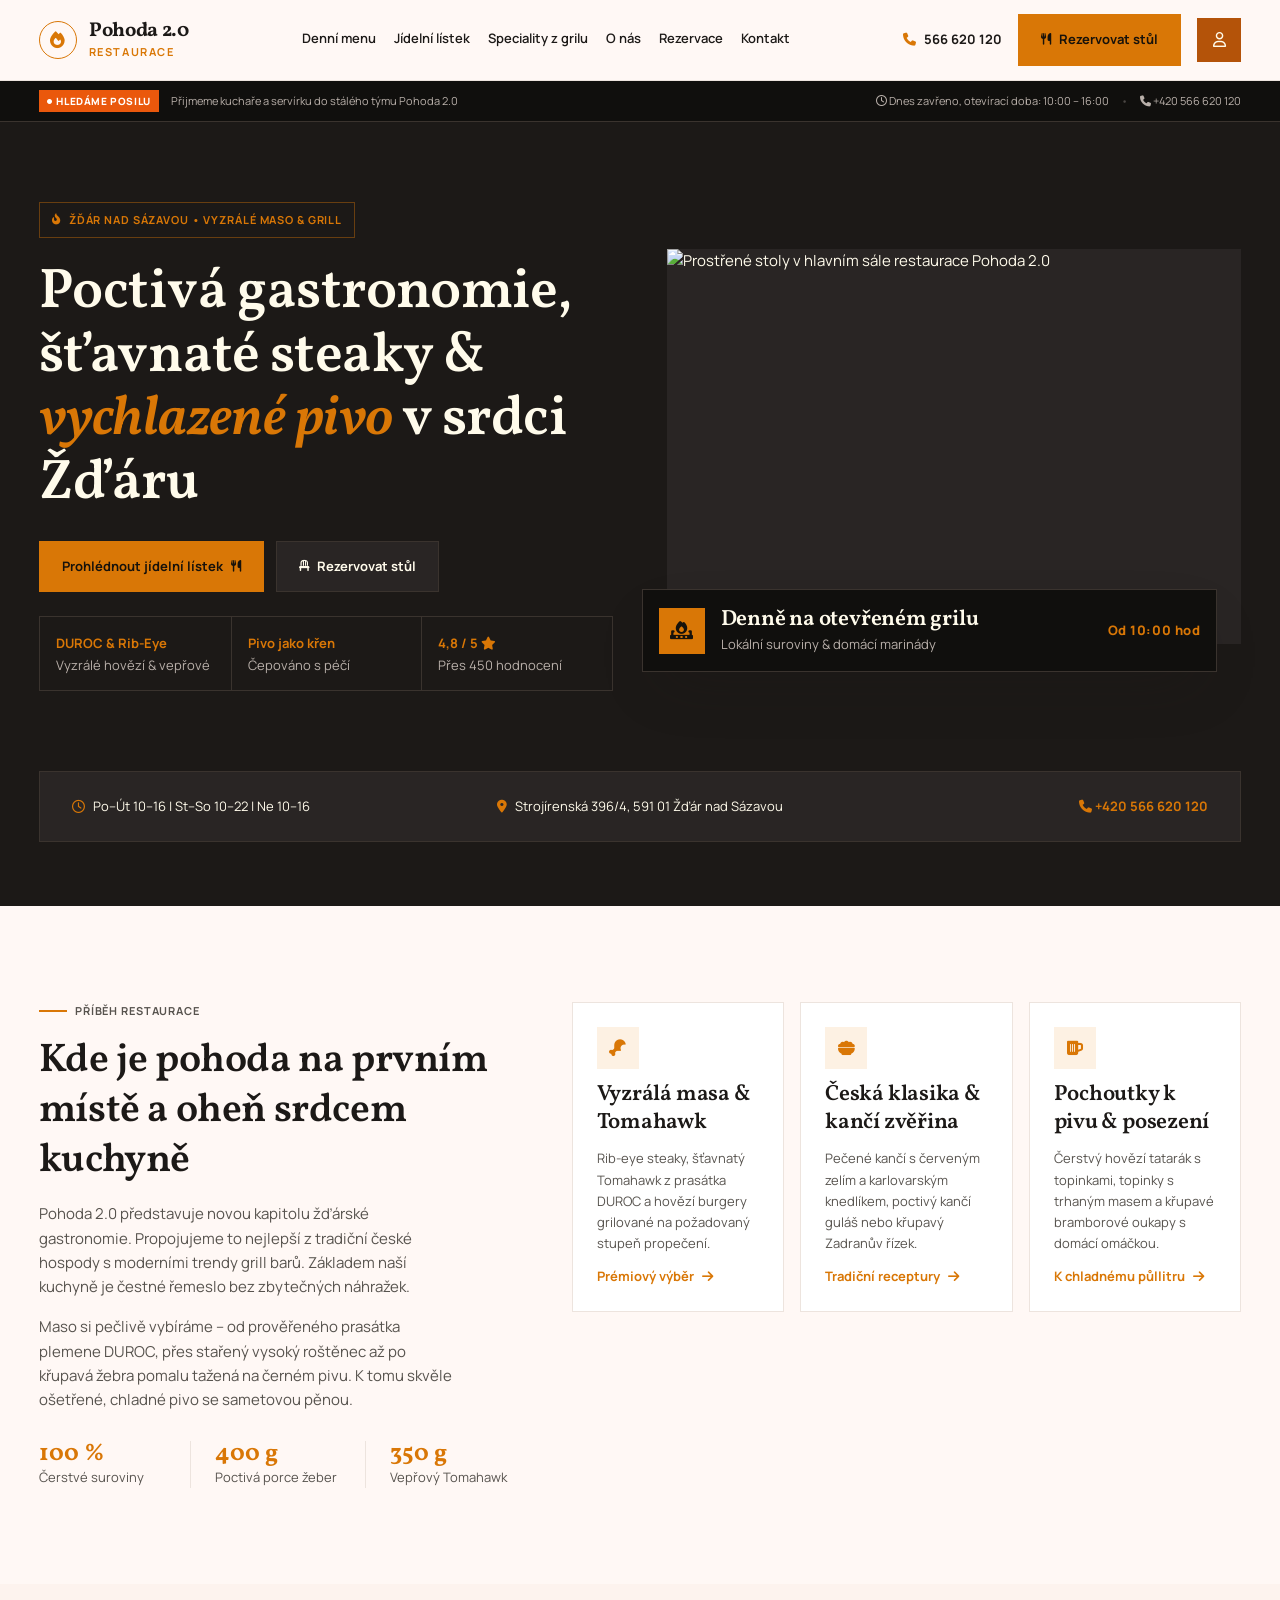
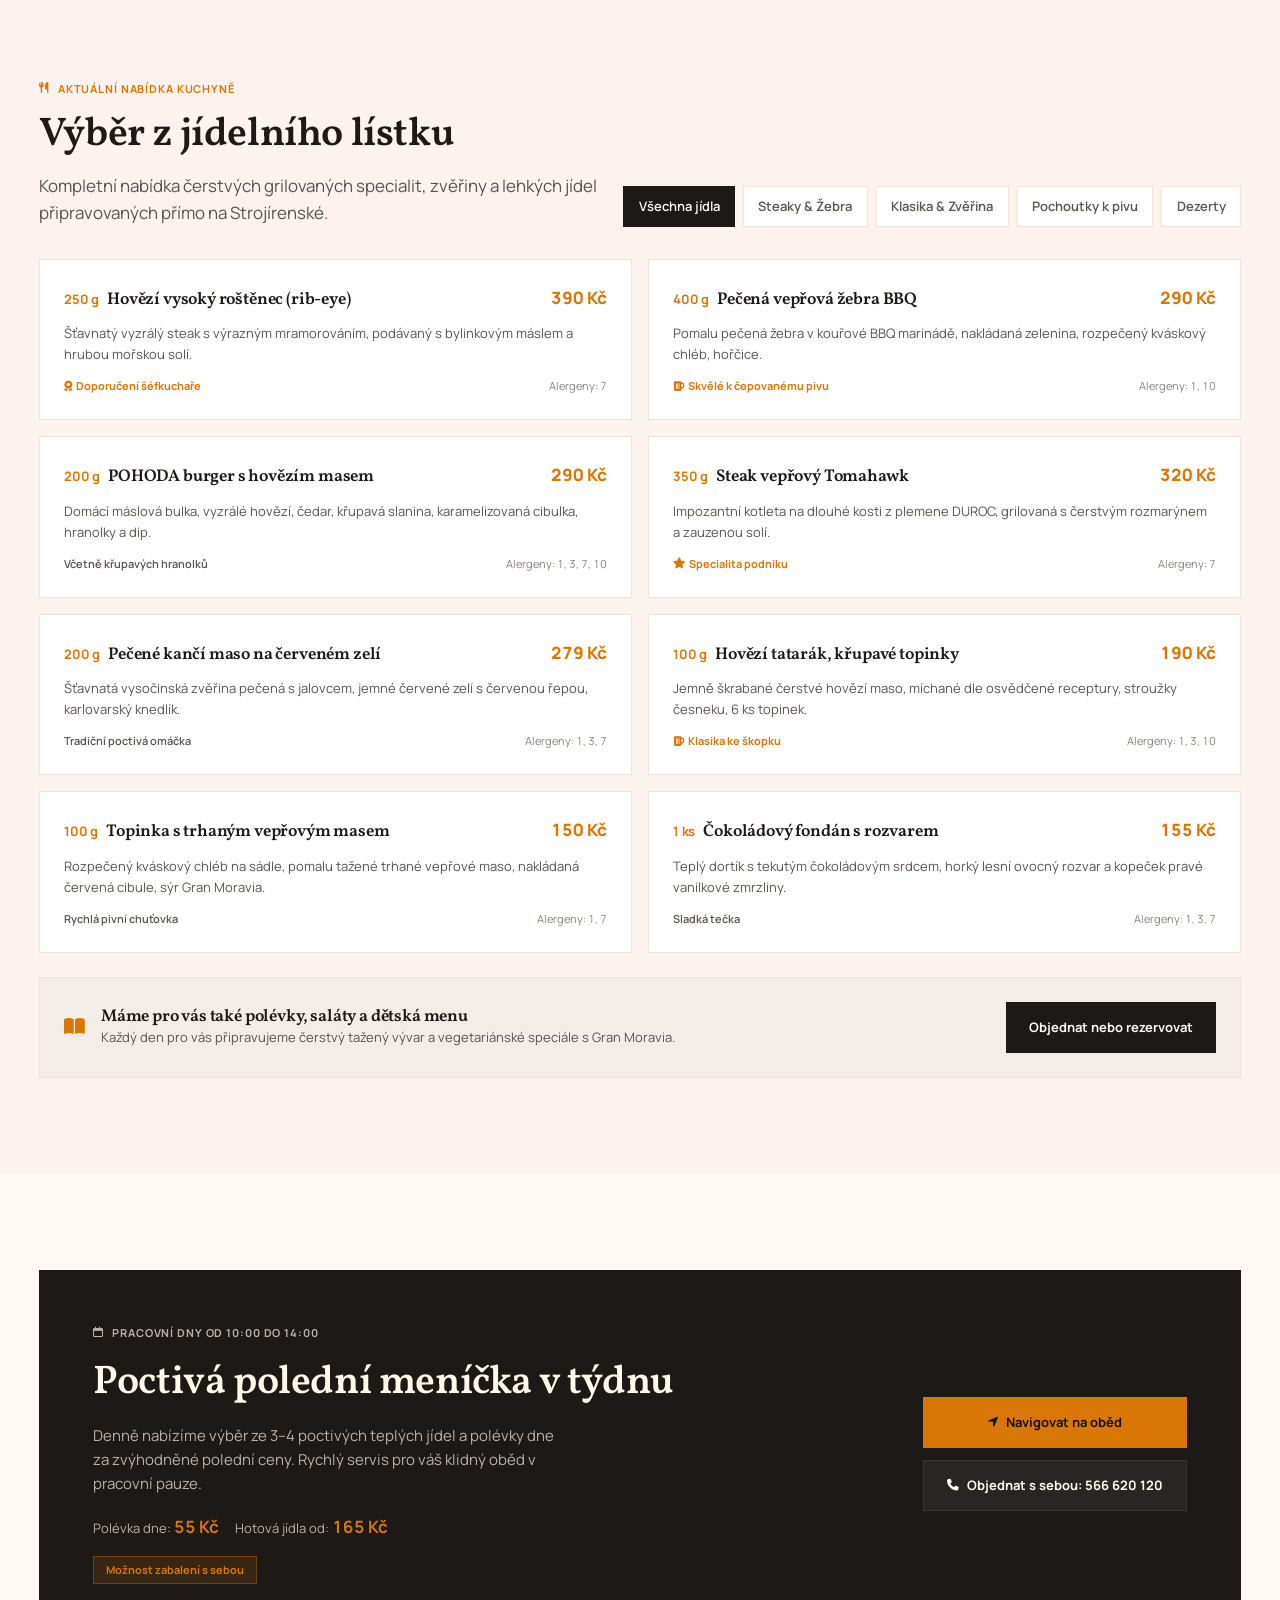
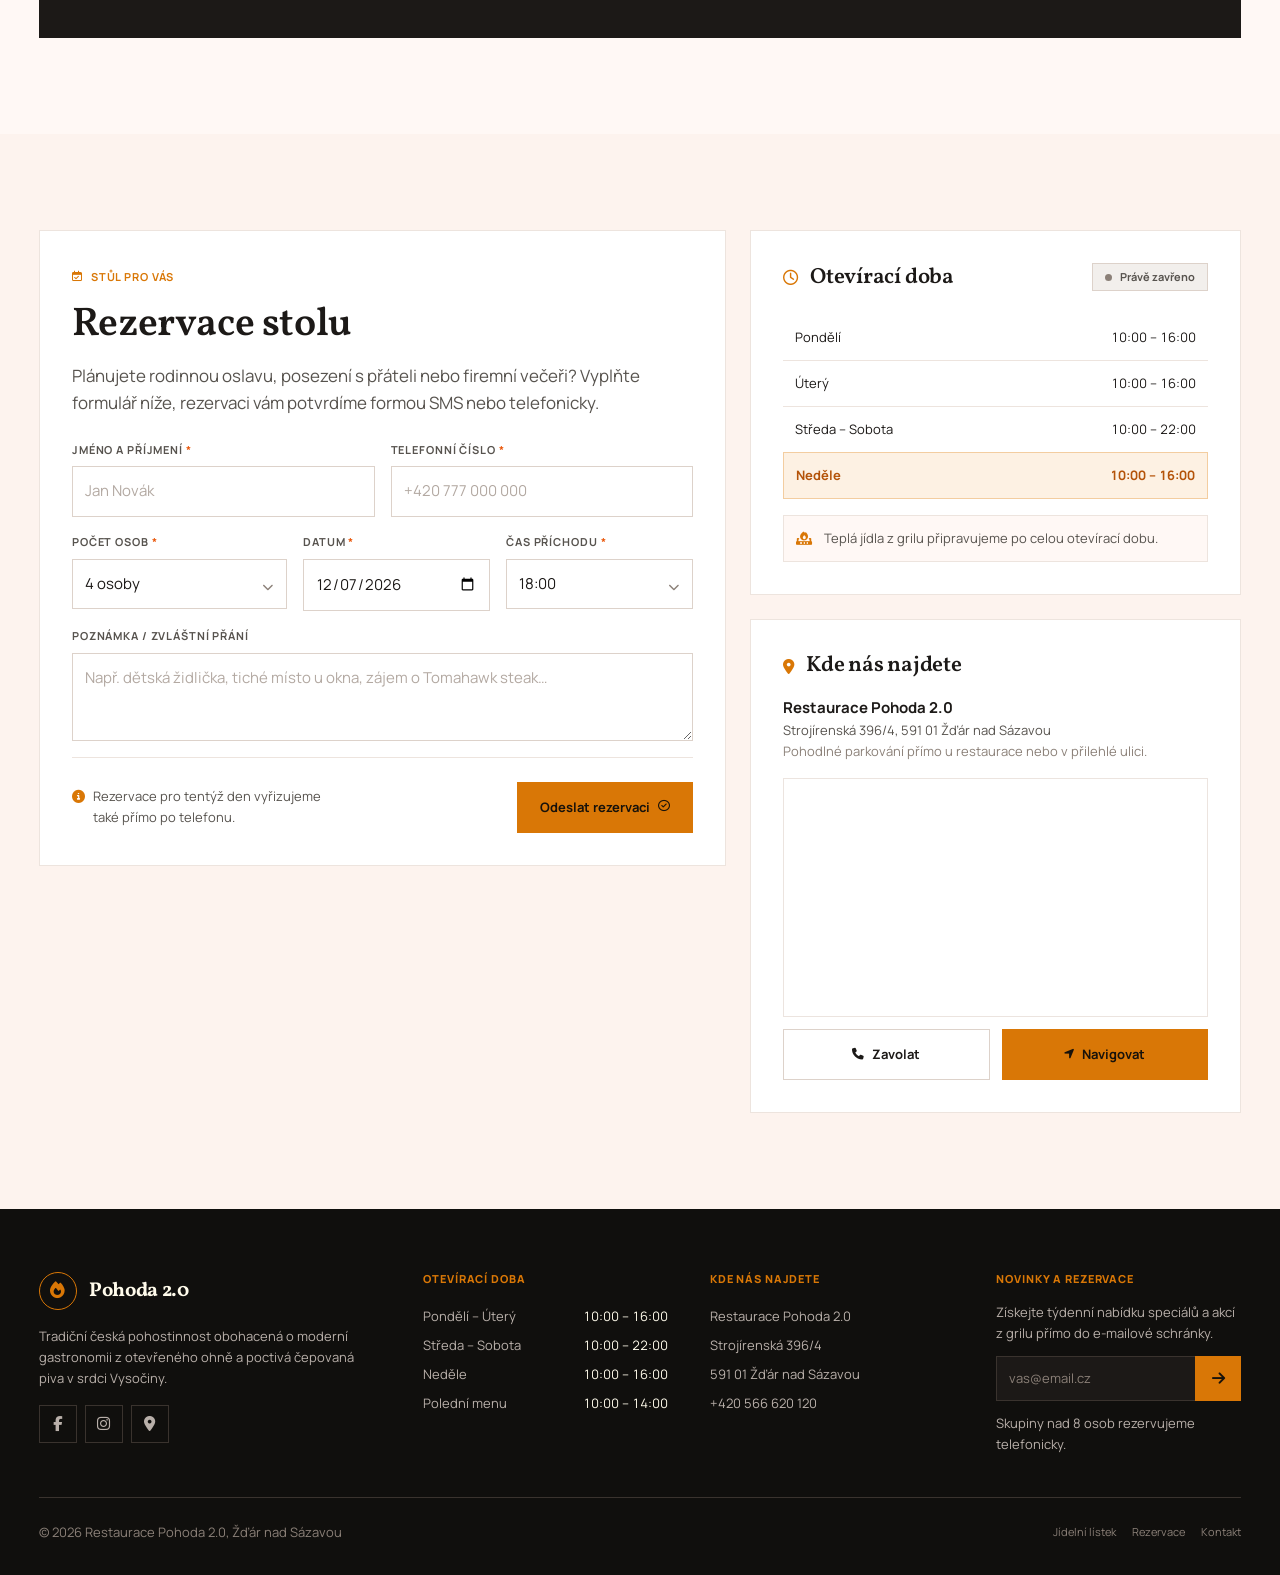
==== index.html @ d0bdea15 "Build one-page landing from Figma design Implements the full single-page site for Pohoda 2.0 (grill " ====
<!DOCTYPE html>
<html lang="cs">
<head>
<meta charset="UTF-8">
<meta name="viewport" content="width=device-width, initial-scale=1">
<title>Pohoda 2.0 — Grill &amp; pivnice ve Žďáru nad Sázavou</title>
<meta name="description" content="Vyzrálé steaky z otevřeného grilu, česká klasika, kančí zvěřina a poctivě čepované pivo. Strojírenská 396/4, Žďár nad Sázavou. Rezervujte stůl online.">
<meta name="theme-color" content="#1c1917">

<meta property="og:type" content="website">
<meta property="og:title" content="Pohoda 2.0 — Grill &amp; pivnice ve Žďáru nad Sázavou">
<meta property="og:description" content="Vyzrálé steaky z otevřeného grilu, česká klasika a poctivě čepované pivo v srdci Vysočiny.">
<meta property="og:locale" content="cs_CZ">

<link rel="icon" href="data:image/svg+xml,%3Csvg xmlns='http://www.w3.org/2000/svg' viewBox='0 0 32 32'%3E%3Crect width='32' height='32' fill='%231c1917'/%3E%3Ctext x='16' y='23' font-family='Georgia,serif' font-size='19' font-weight='700' fill='%23d97706' text-anchor='middle'%3EP%3C/text%3E%3C/svg%3E">

<link rel="preconnect" href="https://fonts.googleapis.com">
<link rel="preconnect" href="https://fonts.gstatic.com" crossorigin>
<link href="https://fonts.googleapis.com/css2?family=Manrope:wght@400;500;600;700;800&family=Vollkorn:ital,wght@0,500;0,600;0,700;1,600;1,700&display=swap" rel="stylesheet">
<link rel="stylesheet" href="https://cdnjs.cloudflare.com/ajax/libs/font-awesome/6.5.2/css/all.min.css">

<link rel="stylesheet" href="assets/css/tokens.css">
<link rel="stylesheet" href="assets/css/main.css">
<link rel="stylesheet" href="assets/css/responsive.css">
</head>
<body>

<a class="skip-link" href="#hlavni">Přeskočit na obsah</a>

<!-- ============================================================
     NAVIGACE
     ============================================================ -->
<header class="nav">
  <div class="wrap nav__inner">
    <a href="#uvod" class="brand" aria-label="Pohoda 2.0, domovská stránka">
      <span class="brand__mark" aria-hidden="true"><i class="fa-solid fa-fire"></i></span>
      <span>
        <span class="brand__name">Pohoda 2.0</span>
        <span class="brand__sub">Restaurace</span>
      </span>
    </a>

    <nav class="nav__links" id="hlavni-navigace" aria-label="Hlavní navigace">
      <a href="#denni-menu">Denní menu</a>
      <a href="#jidelni-listek">Jídelní lístek</a>
      <a href="#speciality">Speciality z grilu</a>
      <a href="#o-nas">O nás</a>
      <a href="#rezervace">Rezervace</a>
      <a href="#kontakt">Kontakt</a>
      <a href="#rezervace" class="nav__cta-mobile"><i class="fa-solid fa-utensils" aria-hidden="true"></i> Rezervovat stůl</a>
    </nav>

    <div class="nav__actions">
      <a href="tel:+420566620120" class="nav__phone" aria-label="Zavolat na 566 620 120"><i class="fa-solid fa-phone" aria-hidden="true"></i> <span class="label">566 620 120</span></a>
      <a href="#rezervace" class="btn btn--ember"><i class="fa-solid fa-utensils" aria-hidden="true"></i> Rezervovat stůl</a>
      <a href="#rezervace" class="btn-icon" aria-label="Moje rezervace"><i class="fa-regular fa-user" aria-hidden="true"></i></a>
      <button class="nav__burger" type="button" aria-expanded="false" aria-controls="hlavni-navigace" aria-label="Otevřít menu">
        <i class="fa-solid fa-bars" aria-hidden="true"></i>
      </button>
    </div>
  </div>
</header>

<!-- ============================================================
     PÁS S NÁBOREM A PROVOZNÍ INFORMACÍ
     ============================================================ -->
<div class="topbar">
  <div class="wrap topbar__inner">
    <p class="topbar__left">
      <span class="tag-hiring"><i class="fa-solid fa-circle" aria-hidden="true" style="font-size:5px"></i> Hledáme posilu</span>
      <span>Přijmeme kuchaře a servírku do stálého týmu Pohoda 2.0</span>
    </p>
    <p class="topbar__right">
      <span><i class="fa-regular fa-clock" aria-hidden="true"></i> <span data-today-label>Dnes otevřeno:</span> <span data-today-hours>10:00 – 22:00</span></span>
      <span class="topbar__sep" aria-hidden="true">•</span>
      <a href="tel:+420566620120"><i class="fa-solid fa-phone" aria-hidden="true"></i> +420 566 620 120</a>
    </p>
  </div>
</div>

<main id="hlavni">

<!-- ============================================================
     HERO
     ============================================================ -->
<section class="hero" id="uvod">
  <div class="wrap">
    <div class="hero__grid">

      <div class="hero__content">
        <p class="eyebrow eyebrow--boxed">
          <i class="fa-solid fa-fire-flame-curved" aria-hidden="true"></i>
          Žďár nad Sázavou • Vyzrálé maso &amp; grill
        </p>

        <h1 class="hero__title">
          Poctivá gastronomie,<br>
          šťavnaté steaky &amp;<br>
          <em class="accent-italic">vychlazené pivo</em> v srdci<br>
          Žďáru
        </h1>

        <div class="hero__cta">
          <a href="#jidelni-listek" class="btn btn--ember">Prohlédnout jídelní lístek <i class="fa-solid fa-utensils" aria-hidden="true"></i></a>
          <a href="#rezervace" class="btn btn--dark"><i class="fa-solid fa-chair" aria-hidden="true"></i> Rezervovat stůl</a>
        </div>

        <dl class="hero__facts">
          <div class="hero__fact">
            <dt>DUROC &amp; Rib-Eye</dt>
            <dd>Vyzrálé hovězí &amp; vepřové</dd>
          </div>
          <div class="hero__fact">
            <dt>Pivo jako křen</dt>
            <dd>Čepováno s péčí</dd>
          </div>
          <div class="hero__fact">
            <dt>4,8 / 5 <i class="fa-solid fa-star" aria-hidden="true"></i></dt>
            <dd>Přes 450 hodnocení</dd>
          </div>
        </dl>
      </div>

      <div class="hero__visual">
        <img class="hero__photo"
             src="https://images.unsplash.com/photo-1517248135467-4c7edcad34c4?q=80&amp;w=1200&amp;auto=format&amp;fit=crop"
             alt="Prostřené stoly v hlavním sále restaurace Pohoda 2.0" width="1200" height="825">
        <div class="hero__badge">
          <span class="hero__badge-icon" aria-hidden="true"><i class="fa-solid fa-fire-burner"></i></span>
          <div>
            <h2>Denně na otevřeném grilu</h2>
            <p>Lokální suroviny &amp; domácí marinády</p>
          </div>
          <span class="hero__badge-time">Od 10:00 hod</span>
        </div>
      </div>

    </div>

    <div class="hero__strip">
      <p><i class="fa-regular fa-clock" aria-hidden="true"></i> Po–Út 10–16 | St–So 10–22 | Ne 10–16</p>
      <p><i class="fa-solid fa-location-dot" aria-hidden="true"></i> Strojírenská 396/4, 591 01 Žďár nad Sázavou</p>
      <p><a href="tel:+420566620120"><i class="fa-solid fa-phone" aria-hidden="true"></i> +420 566 620 120</a></p>
    </div>
  </div>
</section>

<!-- ============================================================
     PŘÍBĚH RESTAURACE + SPECIALITY
     ============================================================ -->
<section class="section section--cream" id="o-nas">
  <div class="wrap story__grid">

    <div class="story__text">
      <p class="eyebrow eyebrow--rule">Příběh restaurace</p>
      <h2 class="h-section">Kde je pohoda na prvním místě a oheň srdcem kuchyně</h2>
      <p>Pohoda 2.0 představuje novou kapitolu žďárské gastronomie. Propojujeme to nejlepší z tradiční české hospody s moderními trendy grill barů. Základem naší kuchyně je čestné řemeslo bez zbytečných náhražek.</p>
      <p>Maso si pečlivě vybíráme – od prověřeného prasátka plemene DUROC, přes stařený vysoký roštěnec až po křupavá žebra pomalu tažená na černém pivu. K tomu skvěle ošetřené, chladné pivo se sametovou pěnou.</p>

      <dl class="stats">
        <div>
          <dt>100 %</dt>
          <dd>Čerstvé suroviny</dd>
        </div>
        <div>
          <dt>400 g</dt>
          <dd>Poctivá porce žeber</dd>
        </div>
        <div>
          <dt>350 g</dt>
          <dd>Vepřový Tomahawk</dd>
        </div>
      </dl>
    </div>

    <div class="offer" id="speciality">
      <article class="offer__card">
        <span class="offer__icon" aria-hidden="true"><i class="fa-solid fa-drumstick-bite"></i></span>
        <h3>Vyzrálá masa &amp; Tomahawk</h3>
        <p>Rib-eye steaky, šťavnatý Tomahawk z prasátka DUROC a hovězí burgery grilované na požadovaný stupeň propečení.</p>
        <a href="#jidelni-listek" class="link-arrow" data-filter-jump="steaky">Prémiový výběr <i class="fa-solid fa-arrow-right" aria-hidden="true"></i></a>
      </article>

      <article class="offer__card">
        <span class="offer__icon" aria-hidden="true"><i class="fa-solid fa-bowl-food"></i></span>
        <h3>Česká klasika &amp; kančí zvěřina</h3>
        <p>Pečené kančí s červeným zelím a karlovarským knedlíkem, poctivý kančí guláš nebo křupavý Zadranův řízek.</p>
        <a href="#jidelni-listek" class="link-arrow" data-filter-jump="klasika">Tradiční receptury <i class="fa-solid fa-arrow-right" aria-hidden="true"></i></a>
      </article>

      <article class="offer__card">
        <span class="offer__icon" aria-hidden="true"><i class="fa-solid fa-beer-mug-empty"></i></span>
        <h3>Pochoutky k pivu &amp; posezení</h3>
        <p>Čerstvý hovězí tatarák s topinkami, topinky s trhaným masem a křupavé bramborové oukapy s domácí omáčkou.</p>
        <a href="#jidelni-listek" class="link-arrow" data-filter-jump="pivo">K chladnému půllitru <i class="fa-solid fa-arrow-right" aria-hidden="true"></i></a>
      </article>
    </div>

  </div>
</section>

<!-- ============================================================
     VÝBĚR Z JÍDELNÍHO LÍSTKU
     ============================================================ -->
<section class="section section--warm" id="jidelni-listek">
  <div class="wrap">

    <div class="menu__head">
      <div class="menu__intro">
        <p class="eyebrow"><i class="fa-solid fa-utensils" aria-hidden="true"></i> Aktuální nabídka kuchyně</p>
        <h2 class="h-section">Výběr z jídelního lístku</h2>
        <p class="lead">Kompletní nabídka čerstvých grilovaných specialit, zvěřiny a lehkých jídel připravovaných přímo na Strojírenské.</p>
      </div>

      <div class="chips" role="group" aria-label="Filtr kategorií jídel">
        <button class="chip" type="button" data-filter="vse" aria-pressed="true">Všechna jídla</button>
        <button class="chip" type="button" data-filter="steaky" aria-pressed="false">Steaky &amp; Žebra</button>
        <button class="chip" type="button" data-filter="klasika" aria-pressed="false">Klasika &amp; Zvěřina</button>
        <button class="chip" type="button" data-filter="pivo" aria-pressed="false">Pochoutky k pivu</button>
        <button class="chip" type="button" data-filter="dezerty" aria-pressed="false">Dezerty</button>
      </div>
    </div>

    <div class="dishes" id="seznam-jidel">

      <article class="dish" data-category="steaky">
        <div class="dish__top">
          <h3 class="dish__name"><span class="dish__portion">250 g</span>Hovězí vysoký roštěnec (rib-eye)</h3>
          <span class="dish__price">390 Kč</span>
        </div>
        <p class="dish__desc">Šťavnatý vyzrálý steak s výrazným mramorováním, podávaný s bylinkovým máslem a hrubou mořskou solí.</p>
        <div class="dish__foot">
          <span class="dish__tag"><i class="fa-solid fa-award" aria-hidden="true"></i> Doporučení šéfkuchaře</span>
          <span class="dish__allergens">Alergeny: 7</span>
        </div>
      </article>

      <article class="dish" data-category="steaky">
        <div class="dish__top">
          <h3 class="dish__name"><span class="dish__portion">400 g</span>Pečená vepřová žebra BBQ</h3>
          <span class="dish__price">290 Kč</span>
        </div>
        <p class="dish__desc">Pomalu pečená žebra v kouřové BBQ marinádě, nakládaná zelenina, rozpečený kváskový chléb, hořčice.</p>
        <div class="dish__foot">
          <span class="dish__tag"><i class="fa-solid fa-beer-mug-empty" aria-hidden="true"></i> Skvělé k čepovanému pivu</span>
          <span class="dish__allergens">Alergeny: 1, 10</span>
        </div>
      </article>

      <article class="dish" data-category="steaky">
        <div class="dish__top">
          <h3 class="dish__name"><span class="dish__portion">200 g</span>POHODA burger s hovězím masem</h3>
          <span class="dish__price">290 Kč</span>
        </div>
        <p class="dish__desc">Domácí máslová bulka, vyzrálé hovězí, čedar, křupavá slanina, karamelizovaná cibulka, hranolky a dip.</p>
        <div class="dish__foot">
          <span class="dish__tag dish__tag--muted">Včetně křupavých hranolků</span>
          <span class="dish__allergens">Alergeny: 1, 3, 7, 10</span>
        </div>
      </article>

      <article class="dish" data-category="steaky">
        <div class="dish__top">
          <h3 class="dish__name"><span class="dish__portion">350 g</span>Steak vepřový Tomahawk</h3>
          <span class="dish__price">320 Kč</span>
        </div>
        <p class="dish__desc">Impozantní kotleta na dlouhé kosti z plemene DUROC, grilovaná s čerstvým rozmarýnem a zauzenou solí.</p>
        <div class="dish__foot">
          <span class="dish__tag"><i class="fa-solid fa-star" aria-hidden="true"></i> Specialita podniku</span>
          <span class="dish__allergens">Alergeny: 7</span>
        </div>
      </article>

      <article class="dish" data-category="klasika">
        <div class="dish__top">
          <h3 class="dish__name"><span class="dish__portion">200 g</span>Pečené kančí maso na červeném zelí</h3>
          <span class="dish__price">279 Kč</span>
        </div>
        <p class="dish__desc">Šťavnatá vysočinská zvěřina pečená s jalovcem, jemné červené zelí s červenou řepou, karlovarský knedlík.</p>
        <div class="dish__foot">
          <span class="dish__tag dish__tag--muted">Tradiční poctivá omáčka</span>
          <span class="dish__allergens">Alergeny: 1, 3, 7</span>
        </div>
      </article>

      <article class="dish" data-category="pivo">
        <div class="dish__top">
          <h3 class="dish__name"><span class="dish__portion">100 g</span>Hovězí tatarák, křupavé topinky</h3>
          <span class="dish__price">190 Kč</span>
        </div>
        <p class="dish__desc">Jemně škrabané čerstvé hovězí maso, míchané dle osvědčené receptury, stroužky česneku, 6 ks topinek.</p>
        <div class="dish__foot">
          <span class="dish__tag"><i class="fa-solid fa-beer-mug-empty" aria-hidden="true"></i> Klasika ke škopku</span>
          <span class="dish__allergens">Alergeny: 1, 3, 10</span>
        </div>
      </article>

      <article class="dish" data-category="pivo">
        <div class="dish__top">
          <h3 class="dish__name"><span class="dish__portion">100 g</span>Topinka s trhaným vepřovým masem</h3>
          <span class="dish__price">150 Kč</span>
        </div>
        <p class="dish__desc">Rozpečený kváskový chléb na sádle, pomalu tažené trhané vepřové maso, nakládaná červená cibule, sýr Gran Moravia.</p>
        <div class="dish__foot">
          <span class="dish__tag dish__tag--muted">Rychlá pivní chuťovka</span>
          <span class="dish__allergens">Alergeny: 1, 7</span>
        </div>
      </article>

      <article class="dish" data-category="dezerty">
        <div class="dish__top">
          <h3 class="dish__name"><span class="dish__portion">1 ks</span>Čokoládový fondán s rozvarem</h3>
          <span class="dish__price">155 Kč</span>
        </div>
        <p class="dish__desc">Teplý dortík s tekutým čokoládovým srdcem, horký lesní ovocný rozvar a kopeček pravé vanilkové zmrzliny.</p>
        <div class="dish__foot">
          <span class="dish__tag dish__tag--muted">Sladká tečka</span>
          <span class="dish__allergens">Alergeny: 1, 3, 7</span>
        </div>
      </article>

    </div>

    <p class="dishes__empty" id="zadna-jidla" hidden>V této kategorii teď nic nemáme. Zkuste jinou kategorii nebo si prohlédněte všechna jídla.</p>

    <div class="menu__note">
      <i class="fa-solid fa-book-open" aria-hidden="true"></i>
      <div>
        <h3>Máme pro vás také polévky, saláty a dětská menu</h3>
        <p>Každý den pro vás připravujeme čerstvý tažený vývar a vegetariánské speciále s Gran Moravia.</p>
      </div>
      <a href="#rezervace" class="btn btn--ink">Objednat nebo rezervovat</a>
    </div>

  </div>
</section>

<!-- ============================================================
     POLEDNÍ MENU
     ============================================================ -->
<section class="section section--cream" id="denni-menu">
  <div class="wrap">
    <div class="lunch">
      <div class="lunch__text">
        <p class="eyebrow"><i class="fa-regular fa-calendar" aria-hidden="true"></i> Pracovní dny od 10:00 do 14:00</p>
        <h2 class="h-section">Poctivá polední meníčka v týdnu</h2>
        <p>Denně nabízíme výběr ze 3–4 poctivých teplých jídel a polévky dne za zvýhodněné polední ceny. Rychlý servis pro váš klidný oběd v pracovní pauze.</p>
        <p class="lunch__meta">
          <span>Polévka dne: <b>55 Kč</b></span>
          <span>Hotová jídla od: <b>165 Kč</b></span>
          <span class="lunch__pill">Možnost zabalení s sebou</span>
        </p>
      </div>
      <div class="lunch__cta">
        <a href="https://mapy.cz/zakladni?q=Stroj%C3%ADrensk%C3%A1%20396%2F4%20%C5%BD%C4%8F%C3%A1r%20nad%20S%C3%A1zavou" class="btn btn--ember" target="_blank" rel="noopener"><i class="fa-solid fa-location-arrow" aria-hidden="true"></i> Navigovat na oběd</a>
        <a href="tel:+420566620120" class="btn btn--dark"><i class="fa-solid fa-phone" aria-hidden="true"></i> Objednat s sebou: 566 620 120</a>
      </div>
    </div>
  </div>
</section>

<!-- ============================================================
     REZERVACE + PROVOZNÍ INFORMACE
     ============================================================ -->
<section class="section section--warm" id="rezervace">
  <div class="wrap book__grid">

    <div class="panel">
      <p class="eyebrow"><i class="fa-regular fa-calendar-check" aria-hidden="true"></i> Stůl pro vás</p>
      <h2 class="h-section" style="margin-top:var(--s-3)">Rezervace stolu</h2>
      <p class="lead" style="margin-top:var(--s-3)">Plánujete rodinnou oslavu, posezení s přáteli nebo firemní večeři? Vyplňte formulář níže, rezervaci vám potvrdíme formou SMS nebo telefonicky.</p>

      <form class="form" id="formular-rezervace" novalidate>
        <div class="form__row form__row--2">
          <p class="field">
            <label for="jmeno">Jméno a příjmení <span class="req" aria-hidden="true">*</span></label>
            <input type="text" id="jmeno" name="jmeno" placeholder="Jan Novák" autocomplete="name" required>
          </p>
          <p class="field">
            <label for="telefon">Telefonní číslo <span class="req" aria-hidden="true">*</span></label>
            <input type="tel" id="telefon" name="telefon" placeholder="+420 777 000 000" autocomplete="tel" required>
          </p>
        </div>

        <div class="form__row form__row--3">
          <p class="field field--select">
            <label for="osob">Počet osob <span class="req" aria-hidden="true">*</span></label>
            <select id="osob" name="osob" required>
              <option>2 osoby</option>
              <option>3 osoby</option>
              <option selected>4 osoby</option>
              <option>5 osob</option>
              <option>6 osob</option>
              <option>7 a více osob</option>
            </select>
          </p>
          <p class="field">
            <label for="datum">Datum <span class="req" aria-hidden="true">*</span></label>
            <input type="date" id="datum" name="datum" required>
          </p>
          <p class="field field--select">
            <label for="cas">Čas příchodu <span class="req" aria-hidden="true">*</span></label>
            <select id="cas" name="cas" required>
              <option>11:30</option><option>12:00</option><option>17:00</option>
              <option selected>18:00</option><option>18:30</option>
              <option>19:00</option><option>19:30</option><option>20:00</option>
            </select>
          </p>
        </div>

        <p class="field">
          <label for="poznamka">Poznámka / zvláštní přání</label>
          <textarea id="poznamka" name="poznamka" placeholder="Např. dětská židlička, tiché místo u okna, zájem o Tomahawk steak…"></textarea>
        </p>

        <div class="form__foot">
          <p class="form__hint">
            <i class="fa-solid fa-circle-info" aria-hidden="true"></i>
            Rezervace pro tentýž den vyřizujeme také přímo po telefonu.
          </p>
          <button type="submit" class="btn btn--ember">Odeslat rezervaci <i class="fa-regular fa-circle-check" aria-hidden="true"></i></button>
        </div>

        <p class="form__status" id="stav-rezervace" role="status" hidden></p>
      </form>
    </div>

    <div>
      <div class="panel">
        <div class="panel__head">
          <h3><i class="fa-regular fa-clock" aria-hidden="true"></i> Otevírací doba</h3>
          <span class="badge-open"><span class="dot" aria-hidden="true"></span> Dnes otevřeno</span>
        </div>
        <ul class="hours" data-hours>
          <li data-day="1"><span>Pondělí</span> <span class="time">10:00 – 16:00</span></li>
          <li data-day="2"><span>Úterý</span> <span class="time">10:00 – 16:00</span></li>
          <li data-day="3 4 5 6"><span>Středa – Sobota</span> <span class="time">10:00 – 22:00</span></li>
          <li data-day="0"><span>Neděle</span> <span class="time">10:00 – 16:00</span></li>
        </ul>
        <p class="hours__note">
          <i class="fa-solid fa-fire-burner" aria-hidden="true"></i>
          Teplá jídla z grilu připravujeme po celou otevírací dobu.
        </p>
      </div>

      <div class="panel">
        <div class="panel__head">
          <h3><i class="fa-solid fa-location-dot" aria-hidden="true"></i> Kde nás najdete</h3>
        </div>
        <p class="place__addr">
          <strong>Restaurace Pohoda 2.0</strong>
          <span>Strojírenská 396/4, 591 01 Žďár nad Sázavou</span><br>
          <span class="muted">Pohodlné parkování přímo u restaurace nebo v přilehlé ulici.</span>
        </p>
        <iframe class="place__map" title="Mapa: Strojírenská 396/4, Žďár nad Sázavou" loading="lazy"
          src="https://www.openstreetmap.org/export/embed.html?bbox=15.9280%2C49.5580%2C15.9680%2C49.5780&amp;layer=mapnik&amp;marker=49.5680%2C15.9480"></iframe>
        <div class="place__cta">
          <a href="tel:+420566620120" class="btn btn--ghost"><i class="fa-solid fa-phone" aria-hidden="true"></i> Zavolat</a>
          <a href="https://mapy.cz/zakladni?q=Stroj%C3%ADrensk%C3%A1%20396%2F4%20%C5%BD%C4%8F%C3%A1r%20nad%20S%C3%A1zavou" class="btn btn--ember" target="_blank" rel="noopener"><i class="fa-solid fa-location-arrow" aria-hidden="true"></i> Navigovat</a>
        </div>
      </div>
    </div>

  </div>
</section>

</main>

<!-- ============================================================
     PATIČKA
     ============================================================ -->
<footer class="footer" id="kontakt">
  <div class="wrap">
    <div class="footer__grid">

      <div class="footer__brand">
        <span class="brand">
          <span class="brand__mark" aria-hidden="true"><i class="fa-solid fa-fire"></i></span>
          <span class="brand__name">Pohoda 2.0</span>
        </span>
        <p>Tradiční česká pohostinnost obohacená o moderní gastronomii z otevřeného ohně a poctivá čepovaná piva v srdci Vysočiny.</p>
        <div class="socials">
          <a href="#kontakt" aria-label="Facebook"><i class="fa-brands fa-facebook-f" aria-hidden="true"></i></a>
          <a href="#kontakt" aria-label="Instagram"><i class="fa-brands fa-instagram" aria-hidden="true"></i></a>
          <a href="#kontakt" aria-label="Mapa"><i class="fa-solid fa-location-dot" aria-hidden="true"></i></a>
        </div>
      </div>

      <div>
        <h4>Otevírací doba</h4>
        <ul class="footer__list">
          <li><span>Pondělí – Úterý</span> <span class="time">10:00 – 16:00</span></li>
          <li><span>Středa – Sobota</span> <span class="time">10:00 – 22:00</span></li>
          <li><span>Neděle</span> <span class="time">10:00 – 16:00</span></li>
          <li><span>Polední menu</span> <span class="time">10:00 – 14:00</span></li>
        </ul>
      </div>

      <div>
        <h4>Kde nás najdete</h4>
        <ul class="footer__list">
          <li><span>Restaurace Pohoda 2.0</span></li>
          <li><span>Strojírenská 396/4</span></li>
          <li><span>591 01 Žďár nad Sázavou</span></li>
          <li><a href="tel:+420566620120">+420 566 620 120</a></li>
        </ul>
      </div>

      <div>
        <h4>Novinky a rezervace</h4>
        <p>Získejte týdenní nabídku speciálů a akcí z grilu přímo do e-mailové schránky.</p>
        <form class="news" id="formular-novinky">
          <label class="skip-link" for="novinky-email">E-mail pro odběr novinek</label>
          <input type="email" id="novinky-email" name="email" placeholder="vas@email.cz" required>
          <button type="submit" aria-label="Přihlásit k odběru"><i class="fa-solid fa-arrow-right" aria-hidden="true"></i></button>
        </form>
        <p style="margin-top:var(--s-3)">Skupiny nad 8 osob rezervujeme telefonicky.</p>
      </div>

    </div>

    <div class="footer__bottom">
      <p>© 2026 Restaurace Pohoda 2.0, Žďár nad Sázavou</p>
      <nav aria-label="Doplňkové odkazy">
        <a href="#jidelni-listek">Jídelní lístek</a>
        <a href="#rezervace">Rezervace</a>
        <a href="#kontakt">Kontakt</a>
      </nav>
    </div>
  </div>
</footer>

<script src="assets/js/app.js"></script>
</body>
</html>
---- assets/css/tokens.css ----
/* =============================================================
   POHODA 2.0 — Design tokens
   Realizace Figma návrhu: střídání tmavých „grilových" pásů
   a světlých krémových sekcí s tištěným jídelním lístkem.
   ============================================================= */

:root {
  /* ---------- Tmavé plochy (hero, polední menu, patička) ---------- */
  --coal:        #100f0d;   /* topbar, patička, nejhlubší plocha */
  --char:        #1c1917;   /* hlavní tmavá plocha */
  --ash:         #292524;   /* tmavé karty a tlačítka */
  --ash-hi:      #332e2b;   /* hover na tmavé */
  --line-dark:   #3a332e;   /* linky na tmavé */

  /* ---------- Světlé plochy (příběh, lístek, rezervace) ---------- */
  --cream:       #fff8f5;   /* krémový podklad sekcí */
  --cream-warm:  #fdf3ee;   /* teplejší varianta pásu */
  --card:        #ffffff;   /* bílé karty */
  --line-light:  #ede4de;   /* linky na světlé */
  --line-input:  #ddd2ca;   /* rámečky formulářových polí */

  /* ---------- Oheň ---------- */
  --ember:       #d97706;   /* primární akce, ceny, akcenty */
  --ember-hi:    #ef8c0a;   /* hover */
  --ember-deep:  #b45309;   /* stisk */
  --flame:       #ea580c;   /* mikroakcent: nábor, žhavé */
  --ember-tint:  #fdf1e3;   /* světlá výplň pod akcentem */

  /* ---------- Text ---------- */
  --foam:        #fffbeb;   /* text na tmavé */
  --stone:       #b9b0aa;   /* sekundární na tmavé */
  --stone-dim:   #8b8078;   /* meta na tmavé */
  --ink:         #1c1917;   /* text na světlé */
  --ink-soft:    #57534e;   /* popisy na světlé */
  --ink-dim:     #8b8078;   /* meta na světlé */

  /* ---------- Stavy ---------- */
  --open:        #15803d;   /* dnes otevřeno */
  --open-tint:   #e8f3ec;

  /* ---------- Typografie ---------- */
  --font-display: 'Vollkorn', Georgia, 'Times New Roman', serif;
  --font-text:    'Manrope', system-ui, -apple-system, 'Segoe UI', sans-serif;

  /* Fluidní škála: mobil 360 px → desktop 1440 px.
     Nad 1800 px roste přes html{font-size}, ne přes vw. */
  --t-display: clamp(2.25rem, 1.35rem + 3.9vw, 3.5rem);
  --t-h2:      clamp(1.75rem, 1.25rem + 2.1vw, 2.5rem);
  --t-h3:      clamp(1.15rem, 1.05rem + 0.45vw, 1.375rem);
  --t-h4:      1.0625rem;
  --t-lead:    clamp(0.95rem, 0.9rem + 0.2vw, 1.0625rem);
  --t-body:    0.9375rem;
  --t-sm:      0.8125rem;
  --t-xs:      0.6875rem;

  --lh-tight:  1.14;
  --lh-head:   1.25;
  --lh-body:   1.62;
  --track-label: 0.08em;   /* prostrkání verzálkových popisků */

  /* ---------- Rozestupy ---------- */
  --s-1: 0.25rem;  --s-2: 0.5rem;   --s-3: 0.75rem;  --s-4: 1rem;
  --s-5: 1.5rem;   --s-6: 2rem;     --s-7: 3rem;     --s-8: 4rem;
  --s-9: 6rem;     --s-10: 8rem;

  /* ---------- Layout ---------- */
  --page:   1280px;
  --gutter: clamp(1rem, 0.35rem + 2.6vw, 3rem);
  --nav-h:  80px;

  /* ---------- Tvar: ostré rohy jsou identita podniku ---------- */
  --radius: 0;

  /* ---------- Hloubka ---------- */
  --lift-1: 0 1px 2px rgba(28,25,23,0.04);
  --lift-2: 0 8px 24px -4px rgba(28,25,23,0.08), 0 2px 6px -1px rgba(28,25,23,0.04);
  --lift-3: 0 24px 60px -20px rgba(28,25,23,0.28);

  /* ---------- Pohyb ---------- */
  --ease: cubic-bezier(0.22, 0.61, 0.36, 1);
  --fast: 140ms;
  --mid:  260ms;
  --slow: 520ms;
}

/* Velké obrazovky a televize: neroztahovat, zvětšit celý systém. */
@media (min-width: 1800px) { html { font-size: 17.5px; } :root { --page: 1440px; } }
@media (min-width: 2400px) { html { font-size: 21px;   } :root { --page: 1680px; } }
@media (min-width: 3200px) { html { font-size: 27px;   } :root { --page: 2100px; } }
---- assets/css/main.css ----
/* =============================================================
   POHODA 2.0 — Grill & Pivnice
   Základ, komponenty a sekce one-page layoutu.
   Návaznost: tokens.css
   ============================================================= */

/* ---------------------------------------------------------------
   1. RESET A ZÁKLAD
   --------------------------------------------------------------- */
*, *::before, *::after { box-sizing: border-box; }
* { margin: 0; padding: 0; }

html {
  -webkit-text-size-adjust: 100%;
  scroll-behavior: smooth;
  scroll-padding-top: calc(var(--nav-h) + 8px);
}

body {
  font-family: var(--font-text);
  font-size: var(--t-body);
  line-height: var(--lh-body);
  color: var(--ink);
  background-color: var(--cream);
  -webkit-font-smoothing: antialiased;
  text-rendering: optimizeLegibility;
  overflow-x: hidden;
}

img, svg, iframe { display: block; max-width: 100%; }
img { height: auto; }
ul, ol { list-style: none; }
a { color: inherit; text-decoration: none; }
button, input, textarea, select { font: inherit; color: inherit; }
button { background: none; border: none; cursor: pointer; }

/* Atribut hidden musí přebít i display z komponent. */
[hidden] { display: none !important; }

h1, h2, h3, h4 {
  font-family: var(--font-display);
  font-weight: 600;
  line-height: var(--lh-head);
  letter-spacing: -0.01em;
}

/* Viditelný focus všude — klávesnice je plnohodnotná cesta webem. */
:focus-visible {
  outline: 2px solid var(--ember);
  outline-offset: 3px;
}

@media (prefers-reduced-motion: reduce) {
  html { scroll-behavior: auto; }
  *, *::before, *::after {
    animation-duration: 0.01ms !important;
    animation-iteration-count: 1 !important;
    transition-duration: 0.01ms !important;
  }
}

/* Přeskočit na obsah — první tabulátor na stránce. */
.skip-link {
  position: absolute; left: var(--s-4); top: -100px; z-index: 200;
  background: var(--ember); color: #14110d;
  padding: var(--s-3) var(--s-5); font-weight: 700; font-size: var(--t-sm);
  transition: top var(--fast) var(--ease);
}
.skip-link:focus { top: var(--s-4); }

/* ---------------------------------------------------------------
   2. LAYOUT
   --------------------------------------------------------------- */
.wrap {
  width: 100%;
  max-width: var(--page);
  margin-inline: auto;
  padding-inline: var(--gutter);
}

.section { padding-block: clamp(3rem, 1.5rem + 6vw, 6rem); }
.section--dark { background: var(--char); color: var(--foam); }
.section--cream { background: var(--cream); }
.section--warm { background: var(--cream-warm); }

/* ---------------------------------------------------------------
   3. TYPOGRAFICKÉ PRVKY
   --------------------------------------------------------------- */
.eyebrow {
  display: inline-flex; align-items: center; gap: var(--s-2);
  font-size: var(--t-xs); font-weight: 700;
  letter-spacing: var(--track-label); text-transform: uppercase;
  color: var(--ember);
}
.eyebrow--boxed {
  border: 1px solid rgba(217,119,6,0.4);
  padding: var(--s-2) var(--s-3);
}
.eyebrow--rule::before {
  content: ""; width: 28px; height: 2px; background: var(--ember); flex: none;
}

.h-display { font-size: var(--t-display); line-height: var(--lh-tight); }
.h-section { font-size: var(--t-h2); }
.accent-italic { color: var(--ember); font-style: italic; }

.lead {
  font-size: var(--t-lead);
  color: var(--ink-soft);
  max-width: 58ch;
}
.section--dark .lead { color: var(--stone); }

/* ---------------------------------------------------------------
   4. TLAČÍTKA
   --------------------------------------------------------------- */
.btn {
  display: inline-flex; align-items: center; justify-content: center;
  gap: var(--s-2);
  padding: 0.875rem 1.375rem;
  font-size: var(--t-sm); font-weight: 700;
  border: 1px solid transparent; border-radius: var(--radius);
  cursor: pointer; white-space: nowrap;
  transition: background-color var(--fast) var(--ease),
              color var(--fast) var(--ease),
              border-color var(--fast) var(--ease);
}
.btn i { font-size: 0.9em; }

.btn--ember { background: var(--ember); color: #17120b; }
.btn--ember:hover { background: var(--ember-hi); }
.btn--ember:active { background: var(--ember-deep); color: var(--foam); }

.btn--dark { background: var(--ash); color: var(--foam); border-color: var(--line-dark); }
.btn--dark:hover { background: var(--ash-hi); border-color: var(--stone-dim); }

.btn--ink { background: var(--ink); color: var(--cream); }
.btn--ink:hover { background: var(--ash); }

.btn--ghost { background: transparent; color: var(--ink); border-color: var(--line-input); }
.btn--ghost:hover { background: var(--cream); border-color: var(--ink-dim); }

.btn--block { width: 100%; }
.btn--sm { padding: 0.6rem 0.95rem; font-size: var(--t-xs); }

.btn-icon {
  width: 44px; height: 44px; flex: none;
  display: inline-flex; align-items: center; justify-content: center;
  background: var(--ember-deep); color: var(--foam);
  transition: background-color var(--fast) var(--ease);
}
.btn-icon:hover { background: var(--ember); color: #17120b; }

/* Textový odkaz se šipkou — v kartách nabídky. */
.link-arrow {
  display: inline-flex; align-items: center; gap: var(--s-2);
  font-size: var(--t-sm); font-weight: 700; color: var(--ember);
}
.link-arrow i { transition: transform var(--fast) var(--ease); }
.link-arrow:hover i { transform: translateX(4px); }

/* ---------------------------------------------------------------
   5. NAVBAR (světlý) + TOPBAR (tmavý)
   --------------------------------------------------------------- */
.nav {
  position: sticky; top: 0; z-index: 100;
  background: var(--cream);
  border-bottom: 1px solid var(--line-light);
}
.nav__inner {
  display: flex; align-items: center; gap: var(--s-5);
  height: var(--nav-h);
}

.brand { display: flex; align-items: center; gap: var(--s-3); flex: none; }
.brand__mark {
  width: 38px; height: 38px; flex: none;
  display: grid; place-items: center;
  border: 1.5px solid var(--ember);
  border-radius: 50%;
  color: var(--ember); font-size: 1.05rem;
}
.brand__name {
  font-family: var(--font-display); font-weight: 700;
  font-size: 1.25rem; line-height: 1.1; letter-spacing: -0.015em;
}
.brand__sub {
  display: block;
  font-size: var(--t-xs); font-weight: 700; color: var(--ember);
  letter-spacing: 0.14em; text-transform: uppercase;
}

.nav__links { display: flex; align-items: center; gap: clamp(0.75rem, 1.4vw, 1.5rem); margin-inline: auto; }
.nav__links a {
  font-size: var(--t-sm); font-weight: 600; color: var(--ink);
  padding-block: var(--s-2);
  border-bottom: 2px solid transparent;
  transition: color var(--fast) var(--ease), border-color var(--fast) var(--ease);
}
.nav__links a:hover { color: var(--ember); }
.nav__links a.is-current { color: var(--ember); border-bottom-color: var(--ember); }

/* Rezervační CTA se na mobilu přesouvá dovnitř rozbaleného menu. */
.nav__cta-mobile { display: none; }

.nav__actions { display: flex; align-items: center; gap: var(--s-4); flex: none; }
.nav__phone { display: inline-flex; align-items: center; gap: var(--s-2); font-size: var(--t-sm); font-weight: 700; }
.nav__phone i { color: var(--ember); }

.nav__burger {
  display: none; width: 44px; height: 44px;
  align-items: center; justify-content: center;
  font-size: 1.25rem; color: var(--ink);
  border: 1px solid var(--line-input);
}

.topbar {
  background: var(--coal); color: var(--stone);
  border-bottom: 1px solid var(--line-dark);
  font-size: var(--t-xs);
}
.topbar__inner {
  display: flex; align-items: center; justify-content: space-between;
  gap: var(--s-4); min-height: 40px; padding-block: var(--s-2);
}
.topbar__left, .topbar__right { display: flex; align-items: center; gap: var(--s-3); }
.topbar__right { flex: none; }
.topbar a { color: inherit; }
.topbar a:hover { color: var(--ember); }
.topbar__sep { opacity: 0.35; }

.tag-hiring {
  display: inline-flex; align-items: center; gap: var(--s-1);
  background: var(--flame); color: #fff;
  padding: 3px var(--s-2);
  font-size: 0.625rem; font-weight: 800; letter-spacing: 0.06em;
  text-transform: uppercase; white-space: nowrap;
}

/* ---------------------------------------------------------------
   6. HERO
   --------------------------------------------------------------- */
.hero {
  background: var(--char); color: var(--foam);
  padding-block: clamp(2.5rem, 1rem + 5vw, 5rem) clamp(2.5rem, 1rem + 4vw, 4rem);
}
.hero__grid {
  display: grid; grid-template-columns: 1fr 1fr;
  gap: clamp(2rem, 1rem + 3vw, 4rem);
  align-items: center;
}
.hero__content { display: flex; flex-direction: column; align-items: flex-start; gap: var(--s-5); }
.hero__title { font-size: var(--t-display); line-height: var(--lh-tight); color: var(--foam); }
.hero__cta { display: flex; flex-wrap: wrap; gap: var(--s-3); }

.hero__facts {
  display: grid; grid-template-columns: repeat(3, 1fr);
  border: 1px solid var(--line-dark);
  width: 100%;
}
.hero__fact { padding: var(--s-4); }
.hero__fact + .hero__fact { border-left: 1px solid var(--line-dark); }
.hero__fact dt { font-size: var(--t-sm); font-weight: 700; color: var(--ember); margin-bottom: 2px; }
.hero__fact dd { font-size: var(--t-sm); color: var(--stone); line-height: 1.4; }

.hero__visual { position: relative; }
.hero__photo {
  width: 100%; aspect-ratio: 16 / 11; object-fit: cover;
  background: var(--ash);
}
.hero__badge {
  position: absolute; left: clamp(-2.5rem, -2vw, 0rem); bottom: -28px;
  right: var(--s-5);
  display: flex; align-items: center; gap: var(--s-4);
  background: var(--coal); border: 1px solid var(--line-dark);
  padding: var(--s-4);
  box-shadow: var(--lift-3);
}
.hero__badge-icon {
  width: 46px; height: 46px; flex: none;
  display: grid; place-items: center;
  background: var(--ember); color: #17120b; font-size: 1.15rem;
}
.hero__badge h2 { font-size: var(--t-h3); color: var(--foam); }
.hero__badge p { font-size: var(--t-sm); color: var(--stone); }
.hero__badge-time {
  margin-left: auto; flex: none;
  font-size: var(--t-sm); font-weight: 800; color: var(--ember);
  letter-spacing: 0.04em; white-space: nowrap;
}

.hero__strip {
  display: grid; grid-template-columns: repeat(3, 1fr);
  gap: var(--s-4);
  margin-top: clamp(3.5rem, 2rem + 4vw, 5rem);
  background: var(--ash); border: 1px solid var(--line-dark);
  padding: var(--s-5) var(--s-6);
  font-size: var(--t-sm);
}
.hero__strip > * { display: flex; align-items: center; gap: var(--s-2); }
.hero__strip i { color: var(--ember); }
.hero__strip > :nth-child(2) { justify-content: center; }
.hero__strip > :nth-child(3) { justify-content: flex-end; color: var(--ember); font-weight: 700; }

/* ---------------------------------------------------------------
   7. PŘÍBĚH RESTAURACE
   --------------------------------------------------------------- */
.story__grid {
  display: grid; grid-template-columns: minmax(0, 5fr) minmax(0, 7fr);
  gap: clamp(2rem, 1rem + 3vw, 4rem);
  align-items: start;
}
.story__text { display: flex; flex-direction: column; gap: var(--s-4); align-items: flex-start; }
.story__text p { color: var(--ink-soft); max-width: 46ch; }

.stats { display: flex; gap: var(--s-5); margin-top: var(--s-3); width: 100%; }
.stats > div { flex: 1; }
.stats > div + div { border-left: 1px solid var(--line-light); padding-left: var(--s-5); }
.stats dt {
  font-family: var(--font-display); font-size: 1.5rem; font-weight: 700;
  color: var(--ember); line-height: 1.1;
}
.stats dd { font-size: var(--t-sm); color: var(--ink-soft); }

.offer { display: grid; grid-template-columns: repeat(3, 1fr); gap: var(--s-4); }
.offer__card {
  display: flex; flex-direction: column; gap: var(--s-3);
  background: var(--card); border: 1px solid var(--line-light);
  padding: var(--s-5);
  transition: border-color var(--mid) var(--ease), box-shadow var(--mid) var(--ease);
}
.offer__card:hover { border-color: var(--ember); box-shadow: var(--lift-2); }
.offer__icon {
  width: 42px; height: 42px; flex: none;
  display: grid; place-items: center;
  background: var(--ember-tint); color: var(--ember); font-size: 1.05rem;
}
.offer__card h3 { font-size: var(--t-h3); }
.offer__card p { font-size: var(--t-sm); color: var(--ink-soft); flex: 1; }

/* ---------------------------------------------------------------
   8. JÍDELNÍ LÍSTEK
   --------------------------------------------------------------- */
.menu__head {
  display: grid; grid-template-columns: minmax(0, 1fr) auto;
  gap: var(--s-5); align-items: end;
  margin-bottom: var(--s-6);
}
.menu__intro { display: flex; flex-direction: column; gap: var(--s-3); align-items: flex-start; }

.chips { display: flex; flex-wrap: wrap; gap: var(--s-2); justify-content: flex-end; }
.chip {
  padding: 0.55rem 0.9rem;
  font-size: var(--t-sm); font-weight: 600;
  color: var(--ink-soft);
  background: var(--card); border: 1px solid var(--line-light);
  transition: background-color var(--fast) var(--ease), color var(--fast) var(--ease),
              border-color var(--fast) var(--ease);
}
.chip:hover { border-color: var(--ink-dim); color: var(--ink); }
.chip[aria-pressed="true"] { background: var(--ink); color: var(--cream); border-color: var(--ink); }

.dishes { display: grid; grid-template-columns: repeat(2, 1fr); gap: var(--s-4); }

.dish {
  display: flex; flex-direction: column; gap: var(--s-3);
  background: var(--card); border: 1px solid var(--line-light);
  padding: var(--s-5);
  transition: border-color var(--mid) var(--ease), box-shadow var(--mid) var(--ease);
}
.dish:hover { border-color: var(--ember); box-shadow: var(--lift-2); }
.dish__top { display: flex; align-items: baseline; gap: var(--s-4); }
.dish__name { font-size: var(--t-h4); flex: 1; }
.dish__portion {
  font-family: var(--font-text); font-size: var(--t-sm); font-weight: 700;
  color: var(--ember); margin-right: var(--s-2);
}
.dish__price {
  flex: none; font-size: 1.0625rem; font-weight: 800; color: var(--ember);
  font-variant-numeric: tabular-nums;
}
.dish__desc { font-size: var(--t-sm); color: var(--ink-soft); flex: 1; }
.dish__foot {
  display: flex; align-items: center; justify-content: space-between;
  gap: var(--s-4); font-size: var(--t-xs);
}
.dish__tag { display: inline-flex; align-items: center; gap: var(--s-1); color: var(--ember); font-weight: 700; }
.dish__tag--muted { color: var(--ink-soft); font-weight: 600; }
.dish__allergens { color: var(--ink-dim); font-variant-numeric: tabular-nums; }

.menu__note {
  display: flex; align-items: center; gap: var(--s-4);
  margin-top: var(--s-5);
  background: #f3ece7; border: 1px solid var(--line-light);
  padding: var(--s-5);
}
.menu__note > i { color: var(--ember); font-size: 1.15rem; flex: none; }
.menu__note h3 { font-size: var(--t-h4); }
.menu__note p { font-size: var(--t-sm); color: var(--ink-soft); }
.menu__note .btn { margin-left: auto; flex: none; }

/* ---------------------------------------------------------------
   9. POLEDNÍ MENU (tmavý blok)
   --------------------------------------------------------------- */
.lunch {
  background: var(--char); color: var(--foam);
  padding: clamp(2rem, 1rem + 3vw, 3.5rem);
  display: grid; grid-template-columns: minmax(0, 1fr) auto;
  gap: clamp(1.5rem, 1rem + 2vw, 3rem);
  align-items: center;
}
.lunch__text { display: flex; flex-direction: column; align-items: flex-start; gap: var(--s-4); }
.lunch__text h2 { color: var(--foam); }
.lunch__text p { color: var(--stone); max-width: 52ch; }
.lunch__meta { display: flex; flex-wrap: wrap; align-items: center; gap: var(--s-4); font-size: var(--t-sm); color: var(--stone); }
.lunch__meta b { color: var(--ember); font-size: 1.0625rem; font-variant-numeric: tabular-nums; }
.lunch__pill {
  background: rgba(217,119,6,0.14); border: 1px solid rgba(217,119,6,0.35);
  color: var(--ember); padding: var(--s-1) var(--s-3);
  font-size: var(--t-xs); font-weight: 700;
}
.lunch__cta { display: flex; flex-direction: column; gap: var(--s-3); min-width: 264px; }

/* ---------------------------------------------------------------
   10. REZERVACE + INFO
   --------------------------------------------------------------- */
.book__grid {
  display: grid; grid-template-columns: minmax(0, 7fr) minmax(0, 5fr);
  gap: var(--s-5); align-items: start;
}
.panel {
  background: var(--card); border: 1px solid var(--line-light);
  padding: clamp(1.25rem, 0.75rem + 1.6vw, 2rem);
}
.panel + .panel { margin-top: var(--s-5); }
.panel__head { display: flex; align-items: center; justify-content: space-between; gap: var(--s-4); }
.panel__head h3 { font-size: var(--t-h3); display: flex; align-items: center; gap: var(--s-3); }
.panel__head h3 i { color: var(--ember); font-size: 0.95rem; }

.form { display: flex; flex-direction: column; gap: var(--s-4); margin-top: var(--s-5); }
.form__row { display: grid; gap: var(--s-4); }
.form__row--2 { grid-template-columns: 1fr 1fr; }
.form__row--3 { grid-template-columns: 1.15fr 1fr 1fr; }

.field { display: flex; flex-direction: column; gap: var(--s-2); }
.field > label {
  font-size: var(--t-xs); font-weight: 700; color: var(--ink-soft);
  letter-spacing: var(--track-label); text-transform: uppercase;
}
.field > label .req { color: var(--flame); }
.field input, .field select, .field textarea {
  width: 100%;
  background: var(--card); color: var(--ink);
  border: 1px solid var(--line-input); border-radius: var(--radius);
  padding: 0.75rem var(--s-3);
  font-size: var(--t-body);
  transition: border-color var(--fast) var(--ease), box-shadow var(--fast) var(--ease);
}
.field textarea { resize: vertical; min-height: 88px; }
.field input::placeholder, .field textarea::placeholder { color: #b3a9a2; }
.field input:focus, .field select:focus, .field textarea:focus {
  outline: none;
  border-color: var(--ember);
  box-shadow: 0 0 0 3px rgba(217,119,6,0.14);
}
.field select { appearance: none; cursor: pointer; padding-right: 2.25rem; }
.field--select { position: relative; }
.field--select::after {
  content: "\f078"; font-family: "Font Awesome 6 Free"; font-weight: 900;
  position: absolute; right: 0.9rem; bottom: 0.95rem;
  font-size: 0.7rem; color: var(--ink-dim); pointer-events: none;
}

.form__foot {
  display: flex; align-items: center; justify-content: space-between;
  gap: var(--s-5); flex-wrap: wrap;
  border-top: 1px solid var(--line-light); padding-top: var(--s-5);
}
.form__hint { display: flex; align-items: flex-start; gap: var(--s-2); font-size: var(--t-sm); color: var(--ink-soft); max-width: 34ch; }
.form__hint i { color: var(--ember); margin-top: 4px; }

.badge-open {
  display: inline-flex; align-items: center; gap: var(--s-2);
  background: var(--open-tint); color: var(--open);
  border: 1px solid rgba(21,128,61,0.25);
  padding: var(--s-1) var(--s-3);
  font-size: var(--t-xs); font-weight: 700;
}
.badge-open .dot { width: 7px; height: 7px; border-radius: 50%; background: var(--open); }

.hours { margin-top: var(--s-5); }
.hours li {
  display: flex; align-items: center; justify-content: space-between;
  gap: var(--s-4); padding: var(--s-3);
  font-size: var(--t-sm);
}
.hours li + li { border-top: 1px solid var(--line-light); }
.hours li.is-today {
  background: var(--ember-tint);
  border: 1px solid rgba(217,119,6,0.3);
  color: var(--ember-deep); font-weight: 700;
}
.hours .time { font-variant-numeric: tabular-nums; }
.hours__note {
  display: flex; align-items: center; gap: var(--s-3);
  margin-top: var(--s-4); padding: var(--s-3);
  background: var(--cream); border: 1px solid var(--line-light);
  font-size: var(--t-sm); color: var(--ink-soft);
}
.hours__note i { color: var(--ember); flex: none; }

.place__addr { margin-top: var(--s-4); font-size: var(--t-sm); }
.place__addr strong { display: block; font-size: var(--t-body); }
.place__addr span { color: var(--ink-soft); }
.place__addr .muted { color: var(--ink-dim); }
.place__map {
  margin-top: var(--s-4);
  border: 1px solid var(--line-light);
  aspect-ratio: 16 / 9; width: 100%;
  filter: saturate(0.85);
}
.place__cta { display: grid; grid-template-columns: 1fr 1fr; gap: var(--s-3); margin-top: var(--s-3); }

/* ---------------------------------------------------------------
   11. PATIČKA
   --------------------------------------------------------------- */
.footer { background: var(--coal); color: var(--stone); padding-block: clamp(2.5rem, 1.5rem + 3vw, 4rem) var(--s-6); }
.footer__grid {
  display: grid; grid-template-columns: minmax(0, 1.4fr) repeat(3, minmax(0, 1fr));
  gap: clamp(1.5rem, 1rem + 2vw, 3rem);
}
.footer h4 {
  font-family: var(--font-text); font-size: var(--t-xs); font-weight: 800;
  letter-spacing: var(--track-label); text-transform: uppercase;
  color: var(--ember); margin-bottom: var(--s-4);
}
.footer__brand { display: flex; flex-direction: column; gap: var(--s-4); align-items: flex-start; }
.footer__brand .brand__name { color: var(--foam); }
.footer p { font-size: var(--t-sm); }
.footer__list li { display: flex; justify-content: space-between; gap: var(--s-3); font-size: var(--t-sm); padding-block: var(--s-1); }
.footer__list .time { color: var(--foam); font-variant-numeric: tabular-nums; }
.footer__list a:hover { color: var(--ember); }

.socials { display: flex; gap: var(--s-2); }
.socials a {
  width: 38px; height: 38px;
  display: grid; place-items: center;
  border: 1px solid var(--line-dark); color: var(--stone);
  transition: color var(--fast) var(--ease), border-color var(--fast) var(--ease);
}
.socials a:hover { color: var(--ember); border-color: var(--ember); }

.news { display: flex; margin-top: var(--s-3); }
.news input {
  flex: 1; min-width: 0;
  background: var(--char); color: var(--foam);
  border: 1px solid var(--line-dark); border-right: none;
  padding: 0.7rem var(--s-3); font-size: var(--t-sm);
}
.news input::placeholder { color: var(--stone-dim); }
.news input:focus { outline: none; border-color: var(--ember); }
.news button {
  flex: none; width: 46px;
  background: var(--ember); color: #17120b;
  display: grid; place-items: center;
  transition: background-color var(--fast) var(--ease);
}
.news button:hover { background: var(--ember-hi); }

.footer__bottom {
  display: flex; flex-wrap: wrap; align-items: center; justify-content: space-between;
  gap: var(--s-4);
  margin-top: clamp(2rem, 1rem + 2vw, 3rem);
  padding-top: var(--s-5);
  border-top: 1px solid var(--line-dark);
  font-size: var(--t-xs); color: var(--stone-dim);
}
.footer__bottom nav { display: flex; gap: var(--s-4); }
.footer__bottom a:hover { color: var(--ember); }

/* ---------------------------------------------------------------
   12. STAVOVÉ ZPRÁVY (demo bez backendu)
   --------------------------------------------------------------- */
.form__status {
  display: flex; align-items: flex-start; gap: var(--s-3);
  padding: var(--s-4);
  font-size: var(--t-sm); font-weight: 600;
  border: 1px solid;
}
.form__status::before {
  font-family: "Font Awesome 6 Free"; font-weight: 900;
  flex: none; font-size: 0.95rem; line-height: 1.4;
}
.form__status.is-ok {
  background: var(--open-tint); border-color: rgba(21,128,61,0.3); color: #14532d;
}
.form__status.is-ok::before { content: "\f00c"; color: var(--open); }
.form__status.is-chyba {
  background: #fdeeea; border-color: rgba(234,88,12,0.35); color: #7c2d12;
}
.form__status.is-chyba::before { content: "\f06a"; color: var(--flame); }

.dishes__empty {
  margin-top: var(--s-5); padding: var(--s-6);
  background: var(--card); border: 1px dashed var(--line-input);
  text-align: center; color: var(--ink-soft); font-size: var(--t-sm);
}

.news__done {
  display: flex; align-items: center; gap: var(--s-2);
  margin-top: var(--s-3); padding: var(--s-3);
  border: 1px solid rgba(217,119,6,0.35);
  background: rgba(217,119,6,0.1);
  color: var(--ember); font-size: var(--t-sm); font-weight: 600;
}

.badge-open.is-closed {
  background: #f2efec; color: var(--ink-soft); border-color: var(--line-input);
}
.badge-open.is-closed .dot { background: var(--ink-dim); }
---- assets/css/responsive.css ----
/* =============================================================
   POHODA 2.0 — Responzivita
   Mobil 360 px → tablet → desktop → velká obrazovka / televize.
   Zlomy jsou tam, kde se layout skutečně láme, ne na kulatých
   číslech zařízení.
   ============================================================= */

/* ---------------------------------------------------------------
   ≤ 1140 px — navigace se nevejde vedle akcí: schová se pod tlačítko
   --------------------------------------------------------------- */
@media (max-width: 1140px) {
  .nav__links {
    position: absolute; left: 0; right: 0; top: 100%;
    flex-direction: column; align-items: stretch; gap: 0;
    background: var(--cream);
    border-bottom: 1px solid var(--line-light);
    box-shadow: var(--lift-2);
    padding: var(--s-2) var(--gutter) var(--s-4);
    display: none;
  }
  .nav__links.is-open { display: flex; }
  .nav__links a {
    padding: var(--s-3) 0;
    border-bottom: 1px solid var(--line-light);
    font-size: var(--t-body);
  }
  .nav__links a:last-child { border-bottom: none; }
  .nav__links a.is-current { border-bottom-color: var(--line-light); }

  .nav__cta-mobile {
    display: flex; align-items: center; justify-content: center; gap: var(--s-2);
    margin-top: var(--s-3);
    background: var(--ember); color: #17120b;
    font-weight: 700;
    padding: 0.875rem 1.375rem !important;
    border-bottom: none !important;
  }
  .nav__cta-mobile:hover { background: var(--ember-hi); color: #17120b; }

  .nav__inner { position: relative; justify-content: space-between; }
  .nav__burger { display: inline-flex; }
  .nav__phone { display: none; }
  .brand { margin-right: auto; }
}

/* ---------------------------------------------------------------
   ≤ 1024 px — dvousloupcové bloky se skládají pod sebe
   --------------------------------------------------------------- */
@media (max-width: 1024px) {
  .hero__grid { grid-template-columns: 1fr; }
  .hero__content { order: 1; }
  .hero__visual { order: 2; margin-bottom: var(--s-4); }
  .hero__badge { left: var(--s-4); right: var(--s-4); }
  .hero__strip {
    grid-template-columns: 1fr;
    gap: var(--s-3);
    margin-top: var(--s-8);
    padding: var(--s-4) var(--s-5);
  }
  .hero__strip > :nth-child(2),
  .hero__strip > :nth-child(3) { justify-content: flex-start; }

  .story__grid { grid-template-columns: 1fr; }
  .story__text p { max-width: 62ch; }

  .book__grid { grid-template-columns: 1fr; }

  .lunch { grid-template-columns: 1fr; }
  .lunch__cta { min-width: 0; }

  .footer__grid { grid-template-columns: 1fr 1fr; }
  .footer__brand { grid-column: 1 / -1; }
}

/* ---------------------------------------------------------------
   ≤ 900 px — jídelní lístek do jednoho sloupce, filtry na šířku
   --------------------------------------------------------------- */
@media (max-width: 900px) {
  .menu__head { grid-template-columns: 1fr; align-items: start; }

  /* Chipy se mění na vodorovný pás, kterým se dá projet prstem. */
  .chips {
    justify-content: flex-start;
    flex-wrap: nowrap;
    overflow-x: auto;
    scrollbar-width: none;
    margin-inline: calc(var(--gutter) * -1);
    padding-inline: var(--gutter);
    padding-bottom: var(--s-2);
  }
  .chips::-webkit-scrollbar { display: none; }
  .chip { flex: none; border-radius: 999px; }

  .menu__note { flex-wrap: wrap; }
  .menu__note .btn { margin-left: 0; width: 100%; }
}

/* ---------------------------------------------------------------
   ≤ 760 px — dvousloupcová mřížka jídel a specialit se rozpadá
   --------------------------------------------------------------- */
@media (max-width: 760px) {
  .dishes { grid-template-columns: 1fr; }
  .offer { grid-template-columns: 1fr; }
}

/* ---------------------------------------------------------------
   ≤ 720 px — mobilní sazba
   --------------------------------------------------------------- */
@media (max-width: 720px) {
  :root { --nav-h: 68px; }

  .topbar__inner { flex-direction: column; align-items: flex-start; gap: var(--s-2); }
  .topbar__right { flex-wrap: wrap; }

  /* V liště zůstane jen volání a menu — CTA je uvnitř rozbaleného menu. */
  .nav__actions .btn--ember,
  .btn-icon { display: none; }
  .nav__actions { gap: var(--s-2); }
  .nav__phone {
    display: inline-flex;
    width: 44px; height: 44px;
    align-items: center; justify-content: center;
    border: 1px solid var(--line-input);
    font-size: 1rem;
  }
  .nav__phone .label { display: none; }

  .hero__facts { grid-template-columns: 1fr; }
  .hero__fact + .hero__fact { border-left: none; border-top: 1px solid var(--line-dark); }

  /* Plovoucí karta pod fotkou dává na mobilu čitelnější celek. */
  .hero__badge {
    position: static;
    flex-wrap: wrap;
    gap: var(--s-3);
    margin-top: 0;
    box-shadow: none;
  }
  .hero__badge-time { margin-left: 0; width: 100%; }
  .hero__visual { margin-bottom: 0; }

  .stats { flex-direction: column; gap: var(--s-3); }
  .stats > div + div {
    border-left: none; padding-left: 0;
    border-top: 1px solid var(--line-light); padding-top: var(--s-3);
  }

  .dish__top { flex-wrap: wrap; gap: var(--s-2); }
  .dish__price { width: 100%; }

  .form__row--2, .form__row--3 { grid-template-columns: 1fr; }
  .form__foot { flex-direction: column; align-items: stretch; }
  .form__foot .btn { width: 100%; }
  .form__hint { max-width: none; }

  .place__cta { grid-template-columns: 1fr; }

  .footer__grid { grid-template-columns: 1fr; }
  .footer__bottom { flex-direction: column; align-items: flex-start; }
  .footer__bottom nav { flex-wrap: wrap; }
}

/* ---------------------------------------------------------------
   ≤ 420 px — nejužší telefony
   --------------------------------------------------------------- */
@media (max-width: 420px) {
  .hero__cta { flex-direction: column; align-items: stretch; width: 100%; }
  .hero__cta .btn { width: 100%; }
  .brand__sub { display: none; }
}

/* ---------------------------------------------------------------
   Tisk — jídelní lístek na papír
   --------------------------------------------------------------- */
@media print {
  .nav, .topbar, .hero__visual, .footer, .chips, .place__map,
  .form, .lunch__cta, .menu__note .btn, .skip-link { display: none !important; }
  body { background: #fff; color: #000; }
  .section, .hero { padding-block: 1rem; background: #fff !important; color: #000 !important; }
  .dishes { grid-template-columns: 1fr 1fr; }
  .dish { border-color: #ccc; break-inside: avoid; }
}
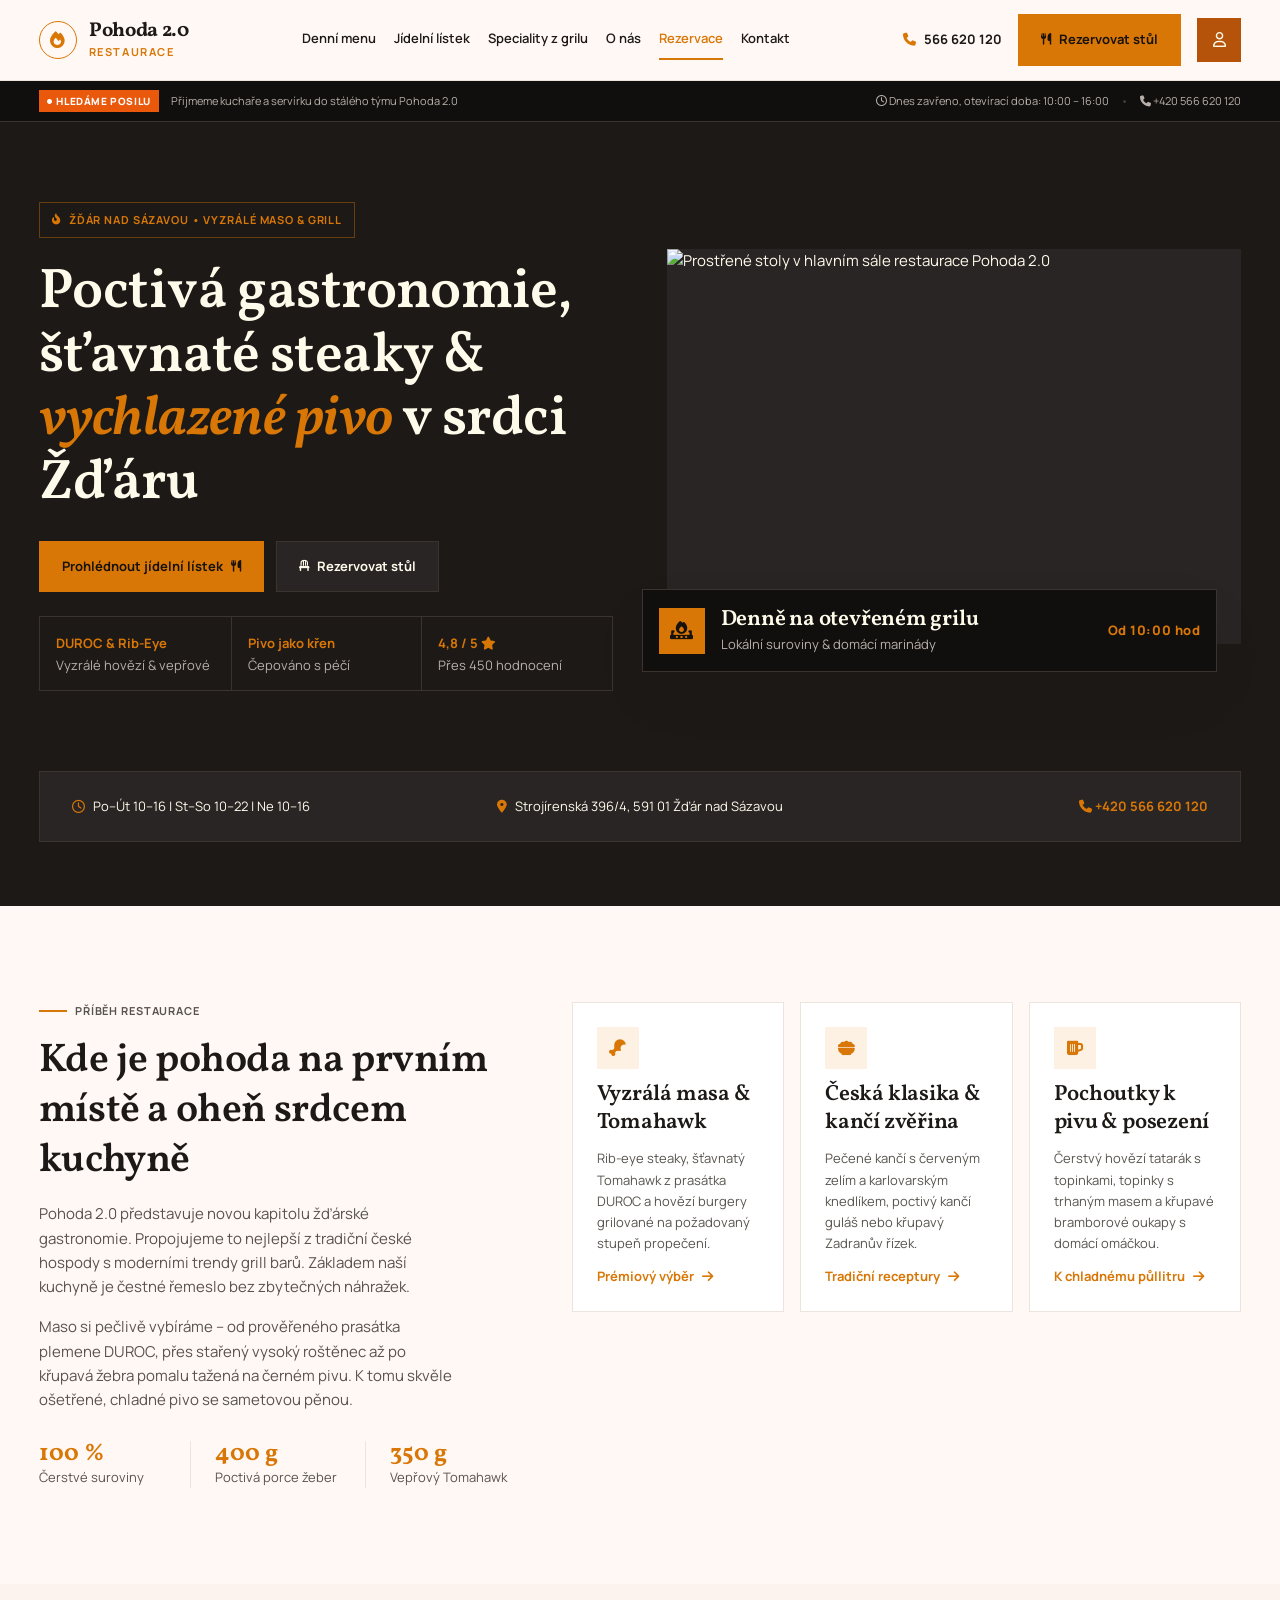
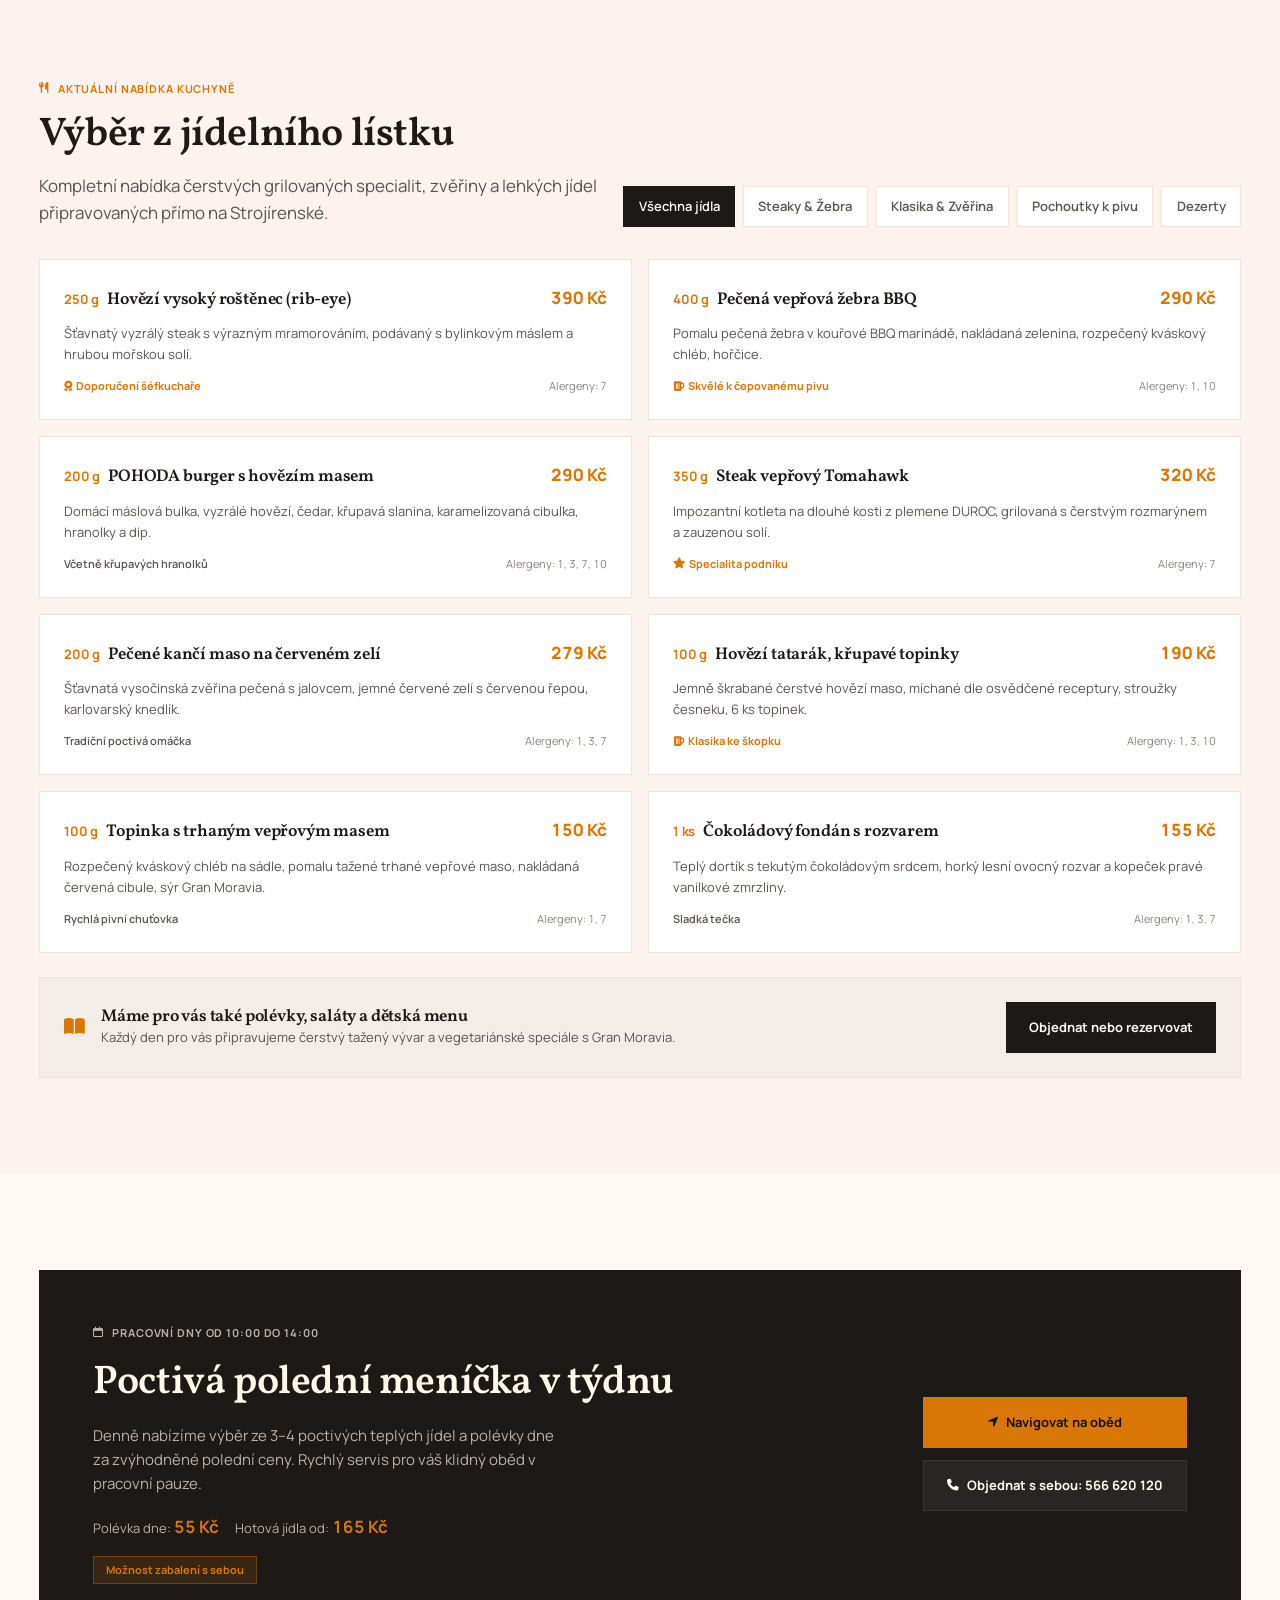
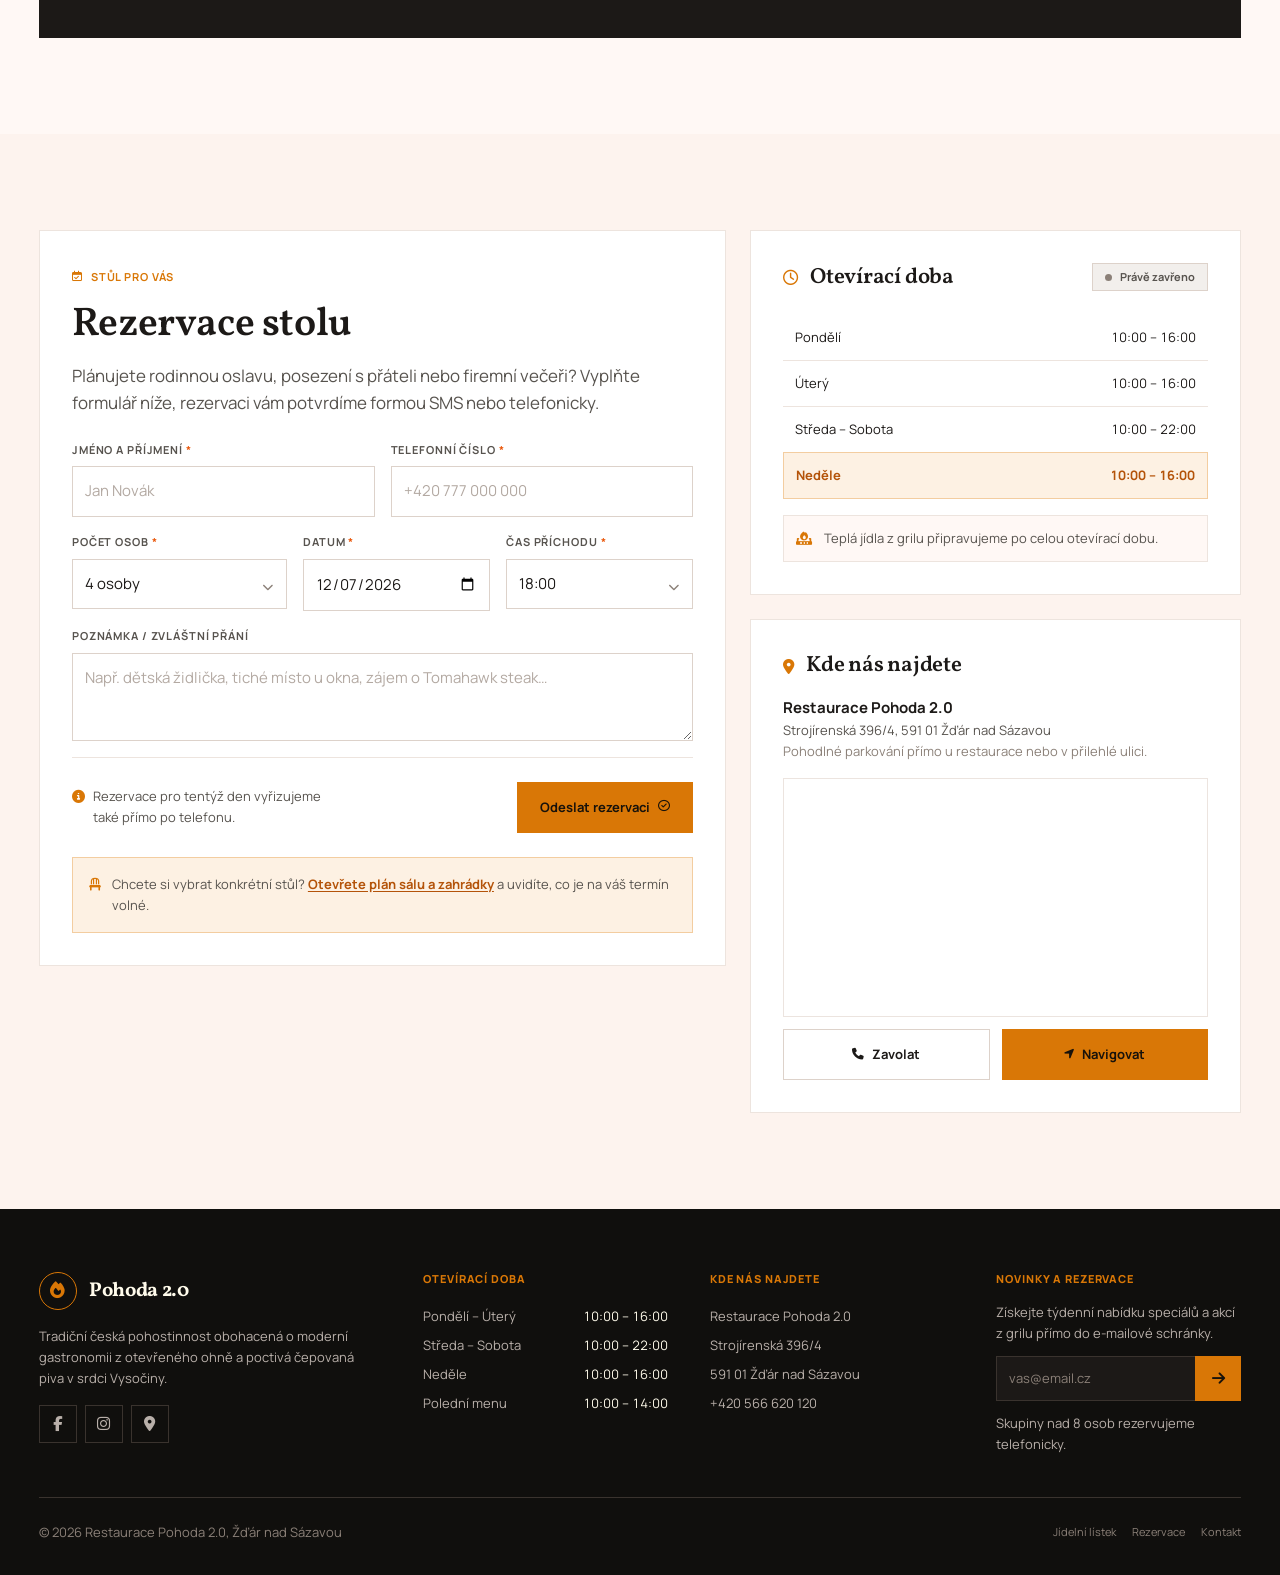
==== commit 3ba25381: "Add table reservation flow with interactive floor plan Adds rezervace.html: a four-step booking demo" ====
--- a/index.html
+++ b/index.html
@@ -47,13 +47,13 @@
       <a href="#o-nas">O nás</a>
       <a href="#rezervace">Rezervace</a>
       <a href="#kontakt">Kontakt</a>
-      <a href="#rezervace" class="nav__cta-mobile"><i class="fa-solid fa-utensils" aria-hidden="true"></i> Rezervovat stůl</a>
+      <a href="rezervace.html" class="nav__cta-mobile"><i class="fa-solid fa-utensils" aria-hidden="true"></i> Rezervovat stůl</a>
     </nav>
 
     <div class="nav__actions">
       <a href="tel:+420566620120" class="nav__phone" aria-label="Zavolat na 566 620 120"><i class="fa-solid fa-phone" aria-hidden="true"></i> <span class="label">566 620 120</span></a>
-      <a href="#rezervace" class="btn btn--ember"><i class="fa-solid fa-utensils" aria-hidden="true"></i> Rezervovat stůl</a>
-      <a href="#rezervace" class="btn-icon" aria-label="Moje rezervace"><i class="fa-regular fa-user" aria-hidden="true"></i></a>
+      <a href="rezervace.html" class="btn btn--ember"><i class="fa-solid fa-utensils" aria-hidden="true"></i> Rezervovat stůl</a>
+      <a href="rezervace.html" class="btn-icon" aria-label="Moje rezervace"><i class="fa-regular fa-user" aria-hidden="true"></i></a>
       <button class="nav__burger" type="button" aria-expanded="false" aria-controls="hlavni-navigace" aria-label="Otevřít menu">
         <i class="fa-solid fa-bars" aria-hidden="true"></i>
       </button>
@@ -102,7 +102,7 @@
 
         <div class="hero__cta">
           <a href="#jidelni-listek" class="btn btn--ember">Prohlédnout jídelní lístek <i class="fa-solid fa-utensils" aria-hidden="true"></i></a>
-          <a href="#rezervace" class="btn btn--dark"><i class="fa-solid fa-chair" aria-hidden="true"></i> Rezervovat stůl</a>
+          <a href="rezervace.html" class="btn btn--dark"><i class="fa-solid fa-chair" aria-hidden="true"></i> Rezervovat stůl</a>
         </div>
 
         <dl class="hero__facts">
@@ -329,7 +329,7 @@
         <h3>Máme pro vás také polévky, saláty a dětská menu</h3>
         <p>Každý den pro vás připravujeme čerstvý tažený vývar a vegetariánské speciále s Gran Moravia.</p>
       </div>
-      <a href="#rezervace" class="btn btn--ink">Objednat nebo rezervovat</a>
+      <a href="rezervace.html" class="btn btn--ink">Objednat nebo rezervovat</a>
     </div>
 
   </div>
@@ -370,7 +370,7 @@
       <h2 class="h-section" style="margin-top:var(--s-3)">Rezervace stolu</h2>
       <p class="lead" style="margin-top:var(--s-3)">Plánujete rodinnou oslavu, posezení s přáteli nebo firemní večeři? Vyplňte formulář níže, rezervaci vám potvrdíme formou SMS nebo telefonicky.</p>
 
-      <form class="form" id="formular-rezervace" novalidate>
+      <form class="form" id="formular-rychla-rezervace" novalidate>
         <div class="form__row form__row--2">
           <p class="field">
             <label for="jmeno">Jméno a příjmení <span class="req" aria-hidden="true">*</span></label>
@@ -421,8 +421,13 @@
           <button type="submit" class="btn btn--ember">Odeslat rezervaci <i class="fa-regular fa-circle-check" aria-hidden="true"></i></button>
         </div>
 
-        <p class="form__status" id="stav-rezervace" role="status" hidden></p>
+        <p class="form__status" id="stav-rychle-rezervace" role="status" hidden></p>
       </form>
+
+      <p class="form__alt">
+        <i class="fa-solid fa-chair" aria-hidden="true"></i>
+        <span>Chcete si vybrat konkrétní stůl? <a href="rezervace.html">Otevřete plán sálu a zahrádky</a> a uvidíte, co je na váš termín volné.</span>
+      </p>
     </div>
 
     <div>
--- a/assets/css/tokens.css
+++ b/assets/css/tokens.css
@@ -37,6 +37,13 @@
   /* ---------- Stavy ---------- */
   --open:        #15803d;   /* dnes otevřeno */
   --open-tint:   #e8f3ec;
+
+  /* ---------- Stavy stolů v plánu sálu ---------- */
+  --free:        #6b9c65;   /* volný stůl — mech Vysočiny */
+  --free-fill:   rgba(107,156,101,0.22);
+  --free-hover:  rgba(107,156,101,0.4);
+  --taken:       #57504a;   /* stůl už někdo drží */
+  --taken-fill:  #241f1c;
 
   /* ---------- Typografie ---------- */
   --font-display: 'Vollkorn', Georgia, 'Times New Roman', serif;
--- a/assets/css/main.css
+++ b/assets/css/main.css
@@ -618,3 +618,14 @@
   background: #f2efec; color: var(--ink-soft); border-color: var(--line-input);
 }
 .badge-open.is-closed .dot { background: var(--ink-dim); }
+
+/* Přemostění mezi rychlým formulářem a plánem sálu na samostatné stránce. */
+.form__alt {
+  display: flex; align-items: flex-start; gap: var(--s-3);
+  margin-top: var(--s-5); padding: var(--s-4);
+  background: var(--ember-tint); border: 1px solid rgba(217,119,6,0.3);
+  font-size: var(--t-sm); color: var(--ink-soft);
+}
+.form__alt i { color: var(--ember); margin-top: 4px; flex: none; }
+.form__alt a { color: var(--ember-deep); font-weight: 700; text-decoration: underline; text-underline-offset: 2px; }
+.form__alt a:hover { color: var(--ember); }
--- a/assets/css/responsive.css
+++ b/assets/css/responsive.css
@@ -112,8 +112,8 @@
   .topbar__inner { flex-direction: column; align-items: flex-start; gap: var(--s-2); }
   .topbar__right { flex-wrap: wrap; }
 
-  /* V liště zůstane jen volání a menu — CTA je uvnitř rozbaleného menu. */
-  .nav__actions .btn--ember,
+  /* V liště zůstane jen volání a menu — ostatní akce jsou uvnitř menu. */
+  .nav__actions .btn,
   .btn-icon { display: none; }
   .nav__actions { gap: var(--s-2); }
   .nav__phone {
@@ -170,11 +170,52 @@
 }
 
 /* ---------------------------------------------------------------
+   REZERVACE — souhrn se přesouvá pod kroky, plán zůstává čitelný
+   --------------------------------------------------------------- */
+@media (max-width: 1100px) {
+  .rez-grid { grid-template-columns: minmax(0, 1fr); }
+  .recap__inner { position: static; }
+  .recap__list { display: grid; grid-template-columns: repeat(2, 1fr); gap: 0 var(--s-5); }
+  .recap__row + .recap__row { border-top: none; }
+  .recap__row:nth-child(n + 3) { border-top: 1px solid var(--line-light); }
+}
+
+@media (max-width: 760px) {
+  .steps { grid-template-columns: 1fr 1fr; }
+  .steps__item:nth-child(odd) { border-left: none; }
+  .steps__item:nth-child(n + 3) { border-top: 1px solid var(--line-dark); }
+
+  .zones { grid-template-columns: 1fr; }
+  .done__recap { grid-template-columns: 1fr; }
+  .recap__list { grid-template-columns: 1fr; }
+  .recap__row + .recap__row { border-top: 1px solid var(--line-light); }
+
+  .step__foot { flex-direction: column-reverse; align-items: stretch; }
+  .step__foot .btn { width: 100%; }
+
+  /* Půdorys se na úzké obrazovce neztenčuje k nečitelnosti,
+     ale posouvá do stran. */
+  .plan__stage { overflow-x: auto; }
+  .plan__svg { min-width: 560px; }
+  .plan__hint { display: flex; }
+}
+
+@media (max-width: 480px) {
+  .steps { grid-template-columns: 1fr; }
+  .steps__item { border-left: none !important; }
+  .steps__item + .steps__item { border-top: 1px solid var(--line-dark); }
+  .party__row { flex-wrap: wrap; }
+  .slots__row { grid-template-columns: repeat(auto-fill, minmax(88px, 1fr)); }
+  .done__cta .btn { width: 100%; }
+}
+
+/* ---------------------------------------------------------------
    Tisk — jídelní lístek na papír
    --------------------------------------------------------------- */
 @media print {
   .nav, .topbar, .hero__visual, .footer, .chips, .place__map,
-  .form, .lunch__cta, .menu__note .btn, .skip-link { display: none !important; }
+  .form, .lunch__cta, .menu__note .btn, .skip-link,
+  .steps, .recap, .step__foot, .zones { display: none !important; }
   body { background: #fff; color: #000; }
   .section, .hero { padding-block: 1rem; background: #fff !important; color: #000 !important; }
   .dishes { grid-template-columns: 1fr 1fr; }
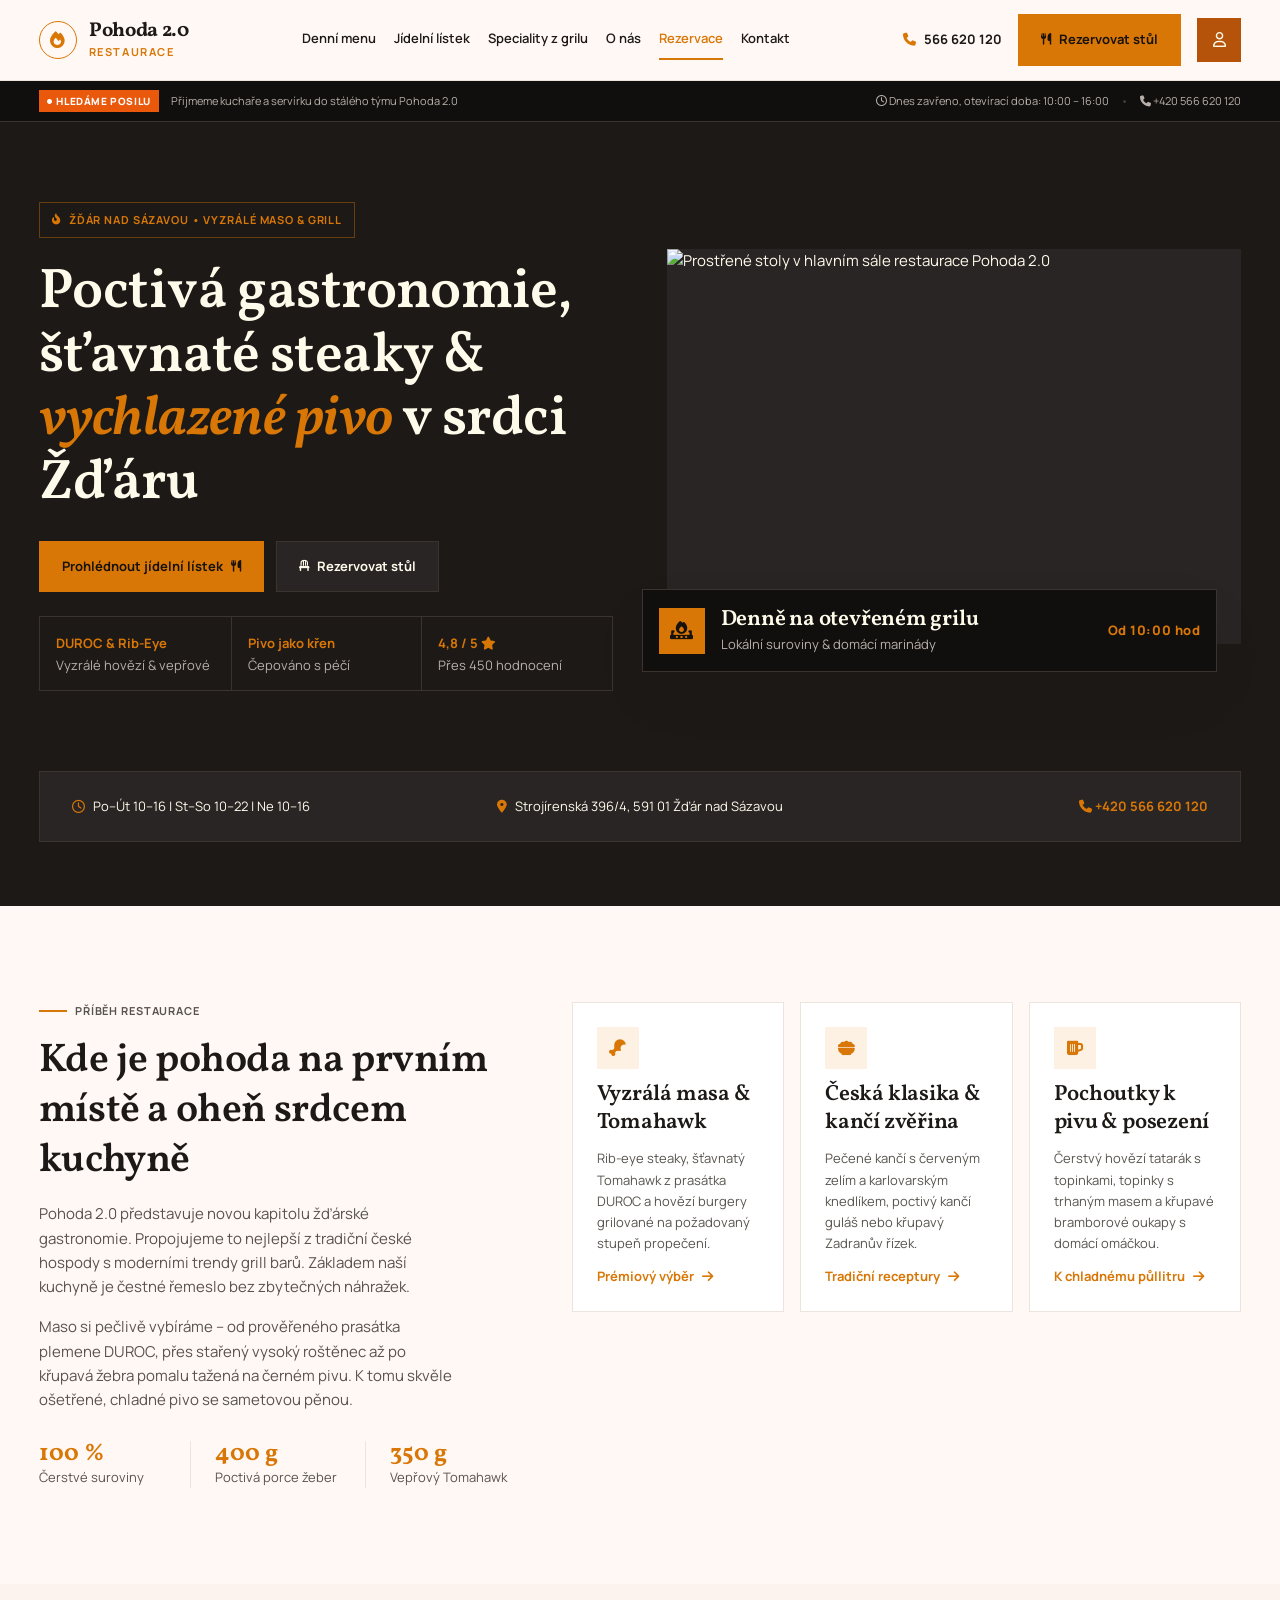
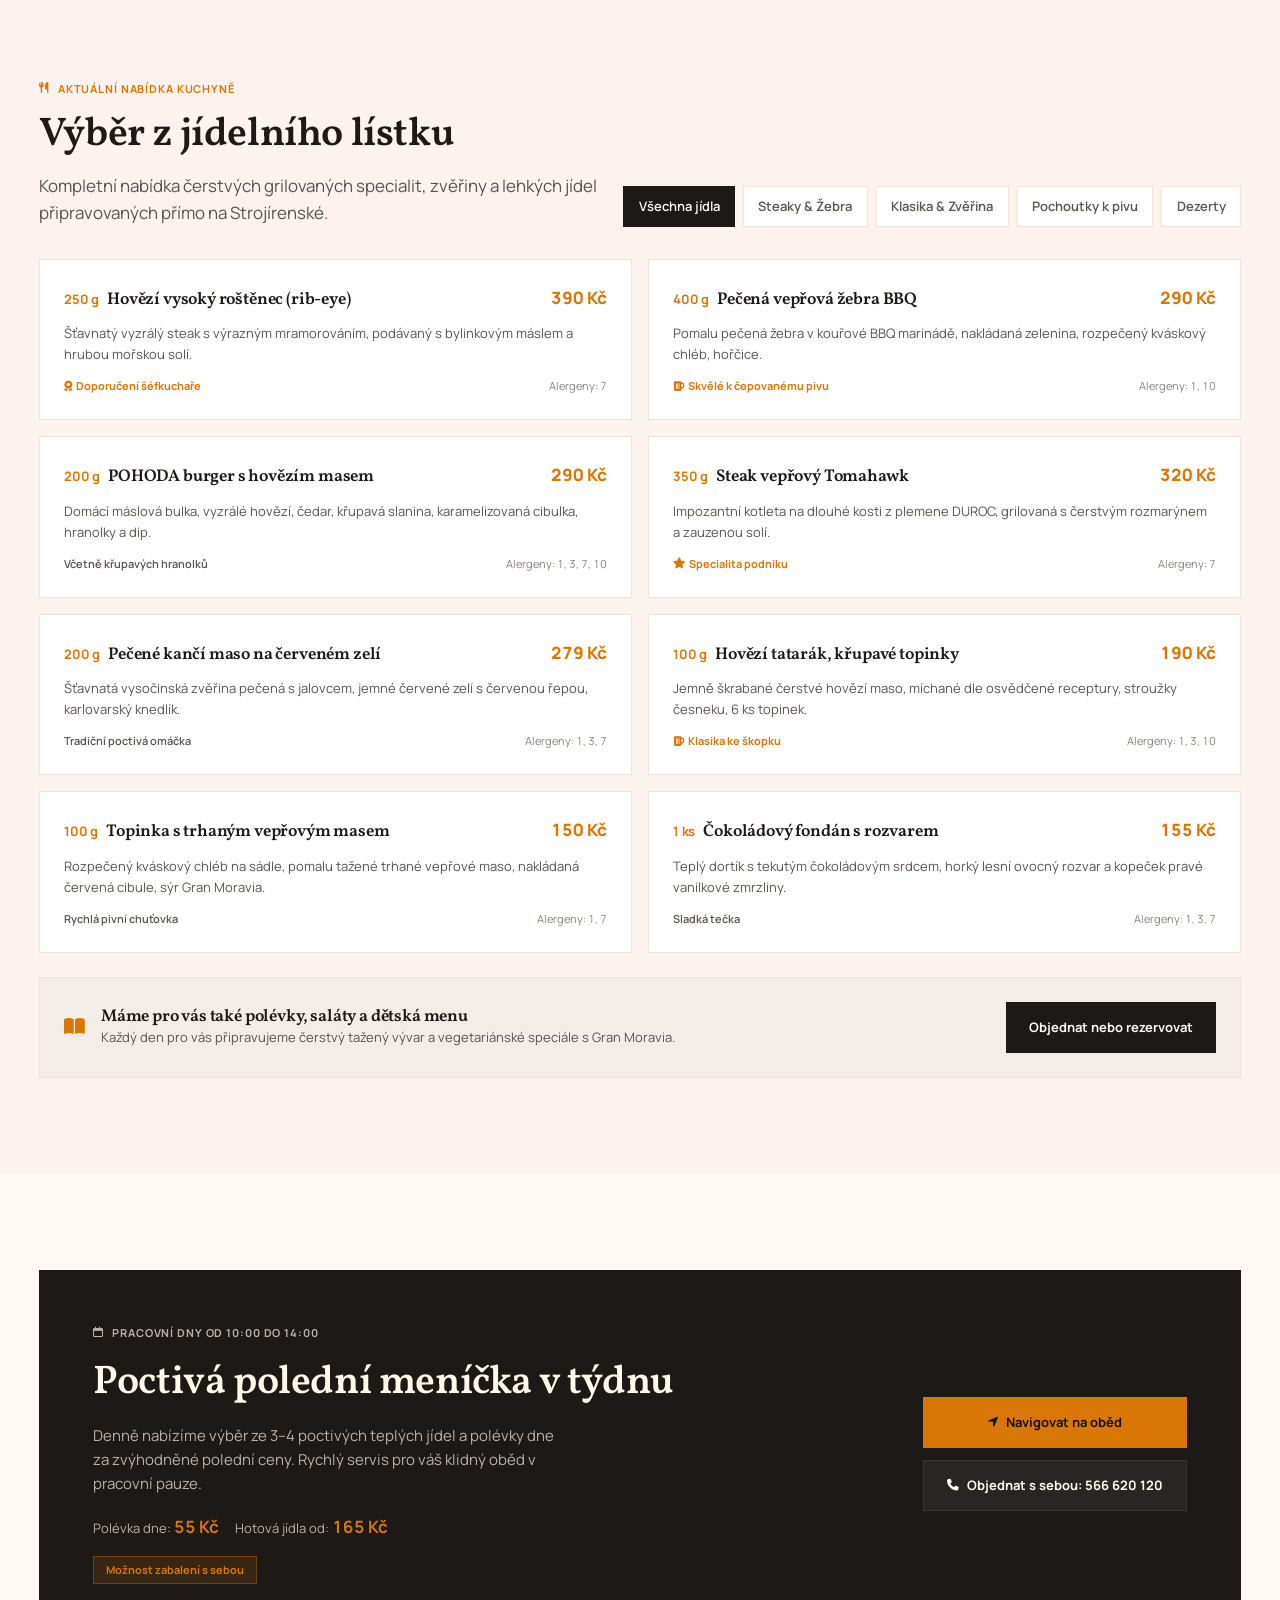
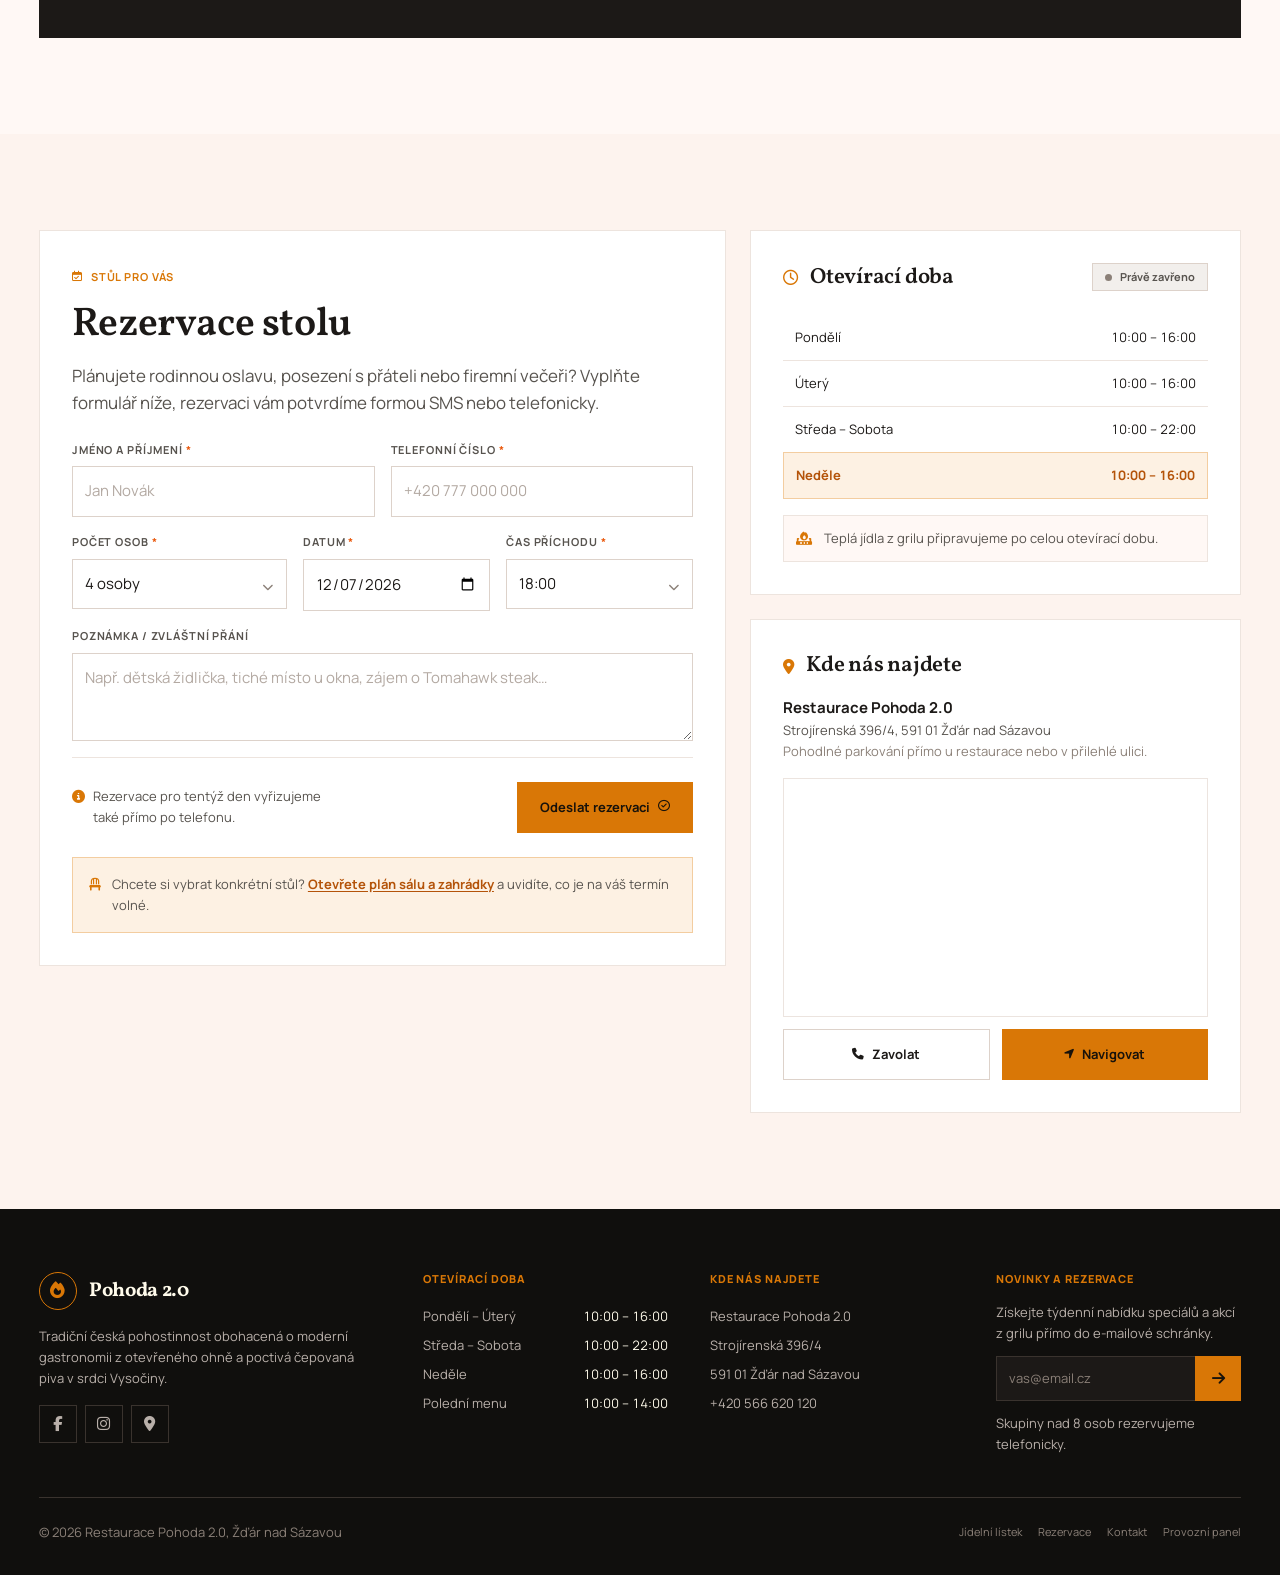
==== commit 8a5b4309: "Add operations panel and share business data across pages Adds admin.html: the view the restaurant w" ====
--- a/index.html
+++ b/index.html
@@ -530,6 +530,7 @@
         <a href="#jidelni-listek">Jídelní lístek</a>
         <a href="#rezervace">Rezervace</a>
         <a href="#kontakt">Kontakt</a>
+        <a href="admin.html">Provozní panel</a>
       </nav>
     </div>
   </div>
--- a/assets/css/responsive.css
+++ b/assets/css/responsive.css
@@ -167,6 +167,8 @@
   .hero__cta { flex-direction: column; align-items: stretch; width: 100%; }
   .hero__cta .btn { width: 100%; }
   .brand__sub { display: none; }
+  /* V panelu popisek zůstává — říká obsluze, kde je. */
+  .admin .brand__sub { display: block; }
 }
 
 /* ---------------------------------------------------------------
@@ -207,6 +209,39 @@
   .party__row { flex-wrap: wrap; }
   .slots__row { grid-template-columns: repeat(auto-fill, minmax(88px, 1fr)); }
   .done__cta .btn { width: 100%; }
+}
+
+/* ---------------------------------------------------------------
+   PROVOZNÍ PANEL
+   --------------------------------------------------------------- */
+@media (max-width: 1240px) {
+  .agrid { grid-template-columns: minmax(0, 1fr); }
+}
+
+@media (max-width: 1000px) {
+  .abar__inner { flex-wrap: wrap; }
+  .abar__demo { order: 3; width: 100%; margin-inline: 0; justify-content: center; }
+  .abar__actions { margin-left: auto; }
+
+  .cards { grid-template-columns: 1fr 1fr; }
+  .aday__label { width: 100%; order: -1; margin-right: 0; }
+}
+
+@media (max-width: 620px) {
+  .cards { grid-template-columns: 1fr; }
+  .aday__nav { gap: var(--s-2); }
+  .aday__picker { flex: 1; min-width: 0; }
+
+  .adetail__panel { width: 100%; }
+  .alegend, .plan__legend { gap: var(--s-3); }
+
+  /* Ve filtru stavů se dá projet prstem místo lámání do řádků. */
+  .afilters {
+    flex-wrap: nowrap; overflow-x: auto; scrollbar-width: none;
+    margin-inline: calc(var(--gutter) * -1); padding-inline: var(--gutter);
+  }
+  .afilters::-webkit-scrollbar { display: none; }
+  .afilters .chip { flex: none; }
 }
 
 /* ---------------------------------------------------------------
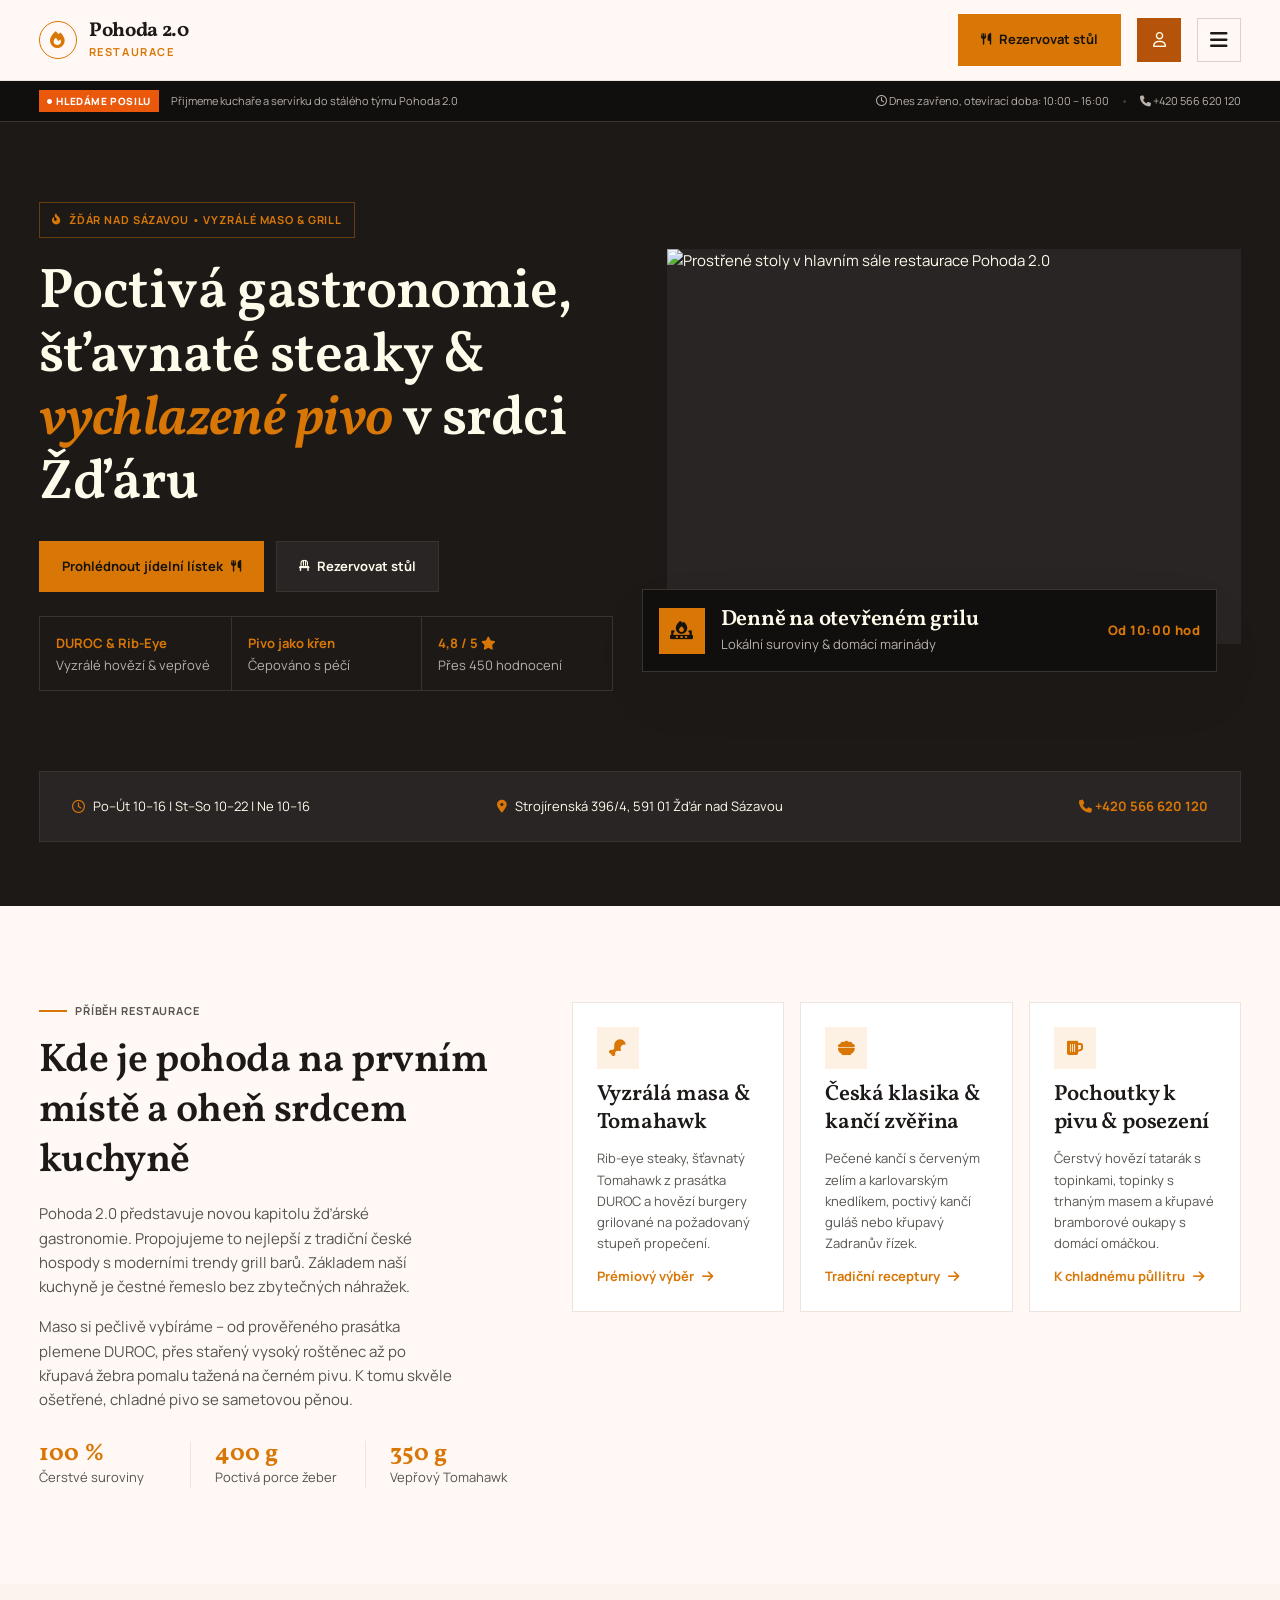
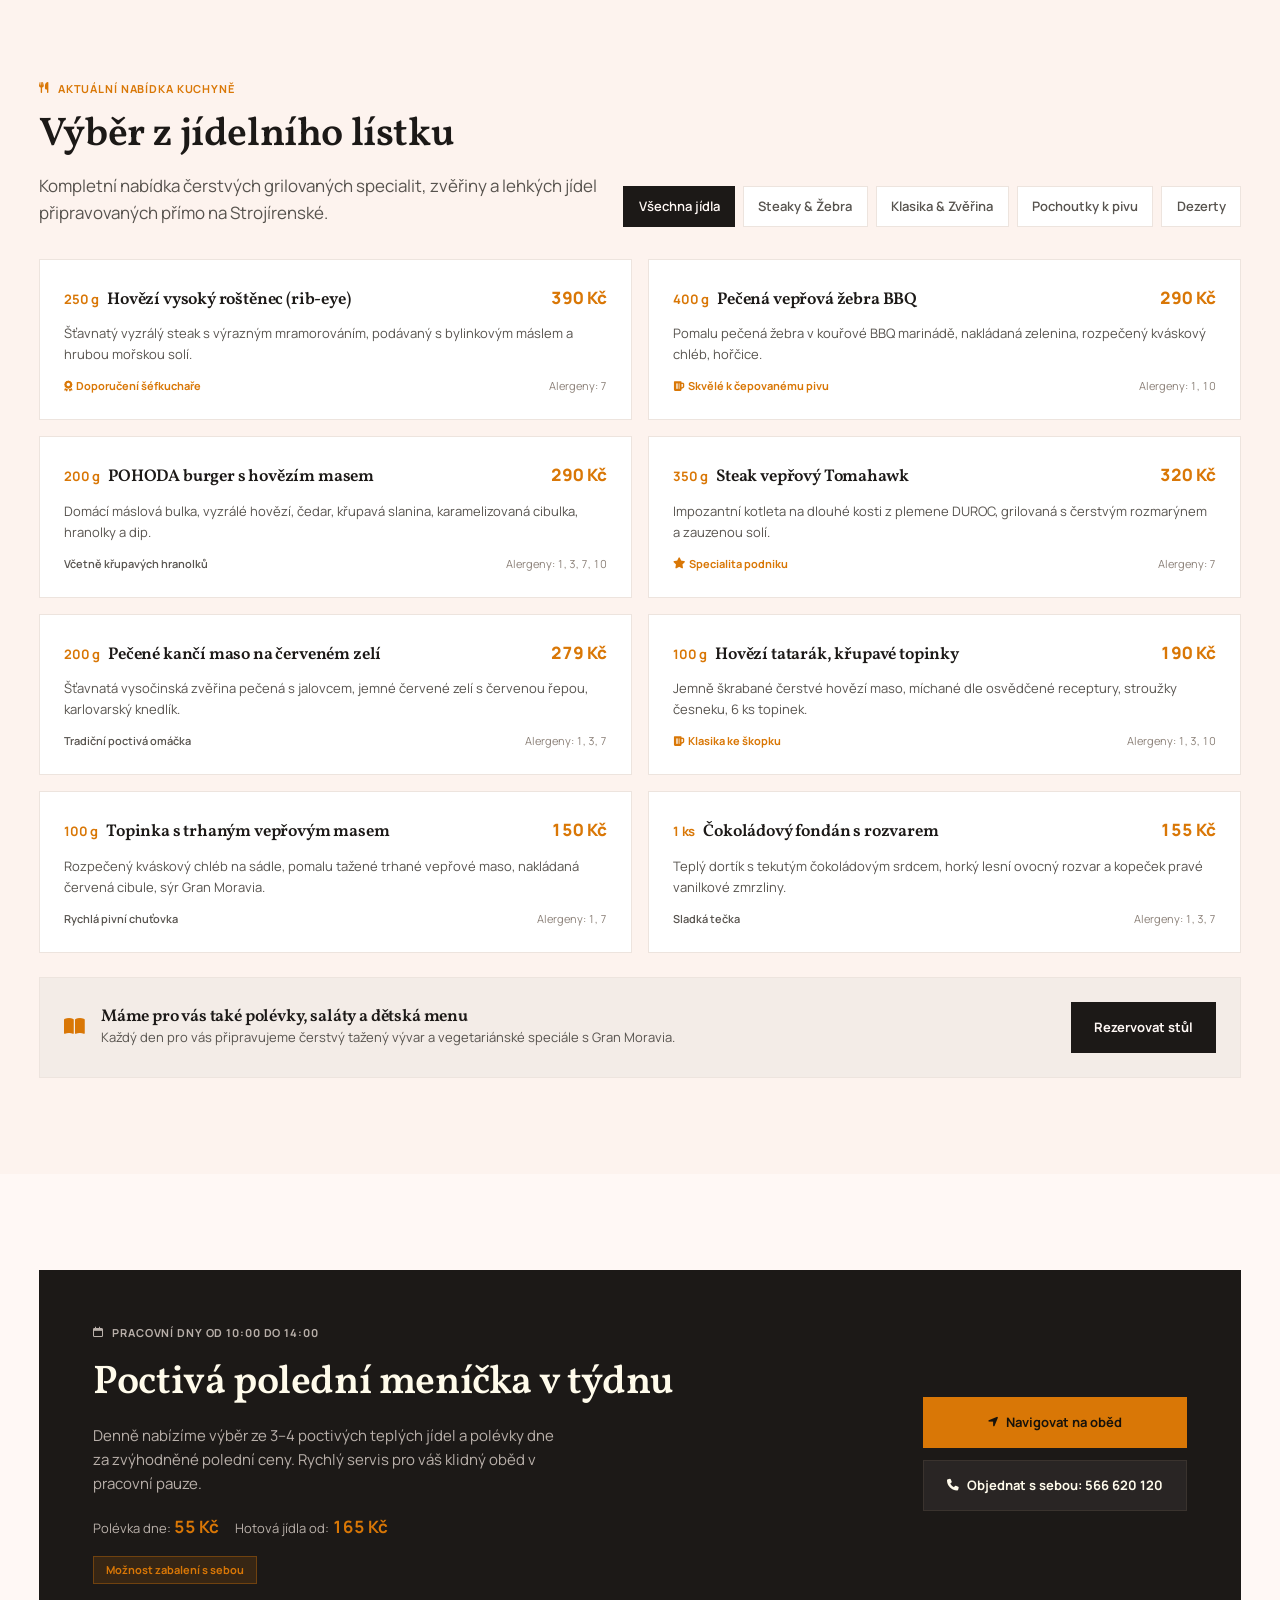
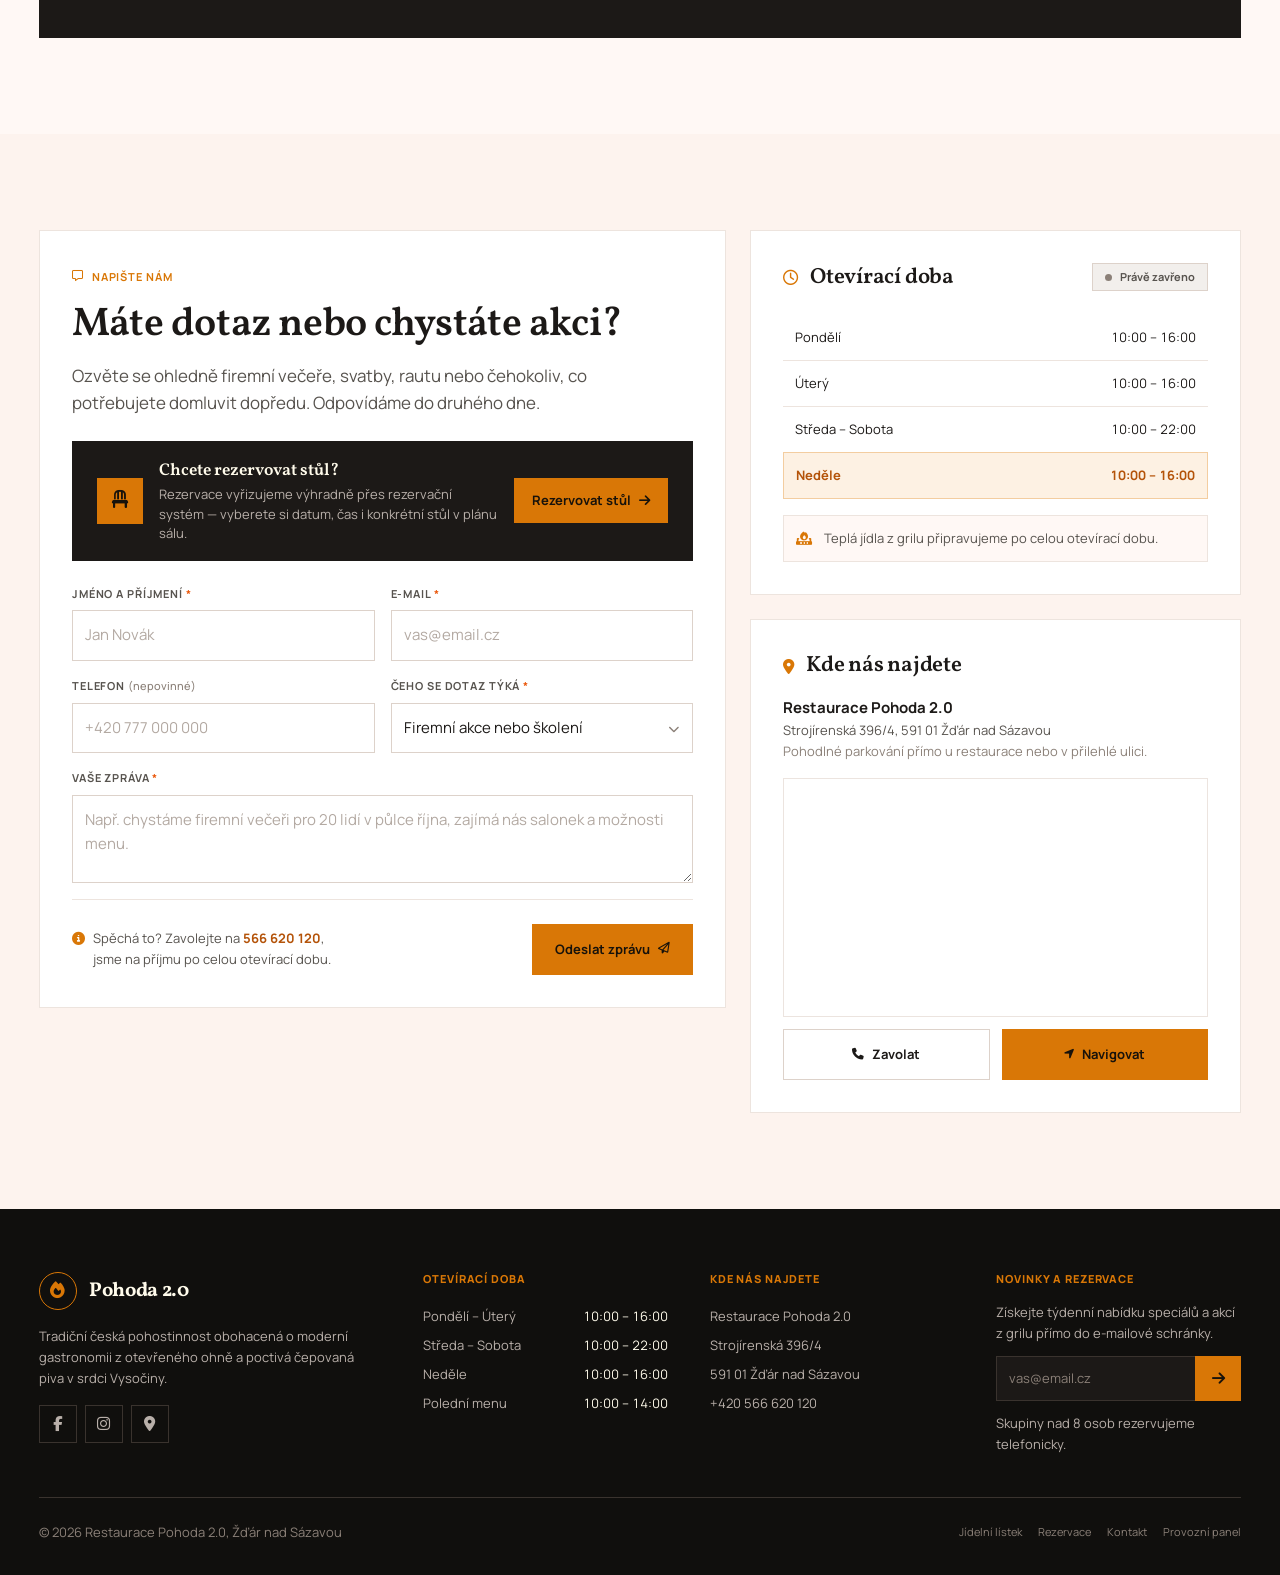
==== commit 0e50343e: "Route all bookings through the reservation system The landing page had its own booking form while th" ====
--- a/index.html
+++ b/index.html
@@ -45,8 +45,9 @@
       <a href="#jidelni-listek">Jídelní lístek</a>
       <a href="#speciality">Speciality z grilu</a>
       <a href="#o-nas">O nás</a>
-      <a href="#rezervace">Rezervace</a>
+      <a href="rezervace.html">Rezervace</a>
       <a href="#kontakt">Kontakt</a>
+      <a href="admin.html" class="nav__panel">Provozní panel <span class="tag-demo">demo</span></a>
       <a href="rezervace.html" class="nav__cta-mobile"><i class="fa-solid fa-utensils" aria-hidden="true"></i> Rezervovat stůl</a>
     </nav>
 
@@ -329,7 +330,7 @@
         <h3>Máme pro vás také polévky, saláty a dětská menu</h3>
         <p>Každý den pro vás připravujeme čerstvý tažený vývar a vegetariánské speciále s Gran Moravia.</p>
       </div>
-      <a href="rezervace.html" class="btn btn--ink">Objednat nebo rezervovat</a>
+      <a href="rezervace.html" class="btn btn--ink">Rezervovat stůl</a>
     </div>
 
   </div>
@@ -362,72 +363,68 @@
 <!-- ============================================================
      REZERVACE + PROVOZNÍ INFORMACE
      ============================================================ -->
-<section class="section section--warm" id="rezervace">
+<section class="section section--warm" id="napiste-nam">
   <div class="wrap book__grid">
 
     <div class="panel">
-      <p class="eyebrow"><i class="fa-regular fa-calendar-check" aria-hidden="true"></i> Stůl pro vás</p>
-      <h2 class="h-section" style="margin-top:var(--s-3)">Rezervace stolu</h2>
-      <p class="lead" style="margin-top:var(--s-3)">Plánujete rodinnou oslavu, posezení s přáteli nebo firemní večeři? Vyplňte formulář níže, rezervaci vám potvrdíme formou SMS nebo telefonicky.</p>
-
-      <form class="form" id="formular-rychla-rezervace" novalidate>
+      <p class="eyebrow"><i class="fa-regular fa-message" aria-hidden="true"></i> Napište nám</p>
+      <h2 class="h-section" style="margin-top:var(--s-3)">Máte dotaz nebo chystáte akci?</h2>
+      <p class="lead" style="margin-top:var(--s-3)">Ozvěte se ohledně firemní večeře, svatby, rautu nebo čehokoliv, co potřebujete domluvit dopředu. Odpovídáme do druhého dne.</p>
+
+      <!-- Rezervace stolu má vlastní systém, formulář níže slouží jen k dotazům. -->
+      <a class="cta-rezervace" href="rezervace.html">
+        <span class="cta-rezervace__icon" aria-hidden="true"><i class="fa-solid fa-chair"></i></span>
+        <span class="cta-rezervace__text">
+          <strong>Chcete rezervovat stůl?</strong>
+          Rezervace vyřizujeme výhradně přes rezervační systém — vyberete si datum, čas i konkrétní stůl v plánu sálu.
+        </span>
+        <span class="cta-rezervace__btn">Rezervovat stůl <i class="fa-solid fa-arrow-right" aria-hidden="true"></i></span>
+      </a>
+
+      <form class="form" id="formular-zprava" novalidate>
         <div class="form__row form__row--2">
           <p class="field">
             <label for="jmeno">Jméno a příjmení <span class="req" aria-hidden="true">*</span></label>
             <input type="text" id="jmeno" name="jmeno" placeholder="Jan Novák" autocomplete="name" required>
           </p>
           <p class="field">
-            <label for="telefon">Telefonní číslo <span class="req" aria-hidden="true">*</span></label>
-            <input type="tel" id="telefon" name="telefon" placeholder="+420 777 000 000" autocomplete="tel" required>
+            <label for="email">E-mail <span class="req" aria-hidden="true">*</span></label>
+            <input type="email" id="email" name="email" placeholder="vas@email.cz" autocomplete="email" required>
           </p>
         </div>
 
-        <div class="form__row form__row--3">
+        <div class="form__row form__row--2">
+          <p class="field">
+            <label for="telefon">Telefon <span class="volitelne">(nepovinné)</span></label>
+            <input type="tel" id="telefon" name="telefon" placeholder="+420 777 000 000" autocomplete="tel">
+          </p>
           <p class="field field--select">
-            <label for="osob">Počet osob <span class="req" aria-hidden="true">*</span></label>
-            <select id="osob" name="osob" required>
-              <option>2 osoby</option>
-              <option>3 osoby</option>
-              <option selected>4 osoby</option>
-              <option>5 osob</option>
-              <option>6 osob</option>
-              <option>7 a více osob</option>
+            <label for="tema">Čeho se dotaz týká <span class="req" aria-hidden="true">*</span></label>
+            <select id="tema" name="tema" required>
+              <option>Firemní akce nebo školení</option>
+              <option>Oslava, svatba nebo raut</option>
+              <option>Dotaz k jídelnímu lístku a alergenům</option>
+              <option>Nabídka spolupráce</option>
+              <option>Něco jiného</option>
             </select>
           </p>
-          <p class="field">
-            <label for="datum">Datum <span class="req" aria-hidden="true">*</span></label>
-            <input type="date" id="datum" name="datum" required>
-          </p>
-          <p class="field field--select">
-            <label for="cas">Čas příchodu <span class="req" aria-hidden="true">*</span></label>
-            <select id="cas" name="cas" required>
-              <option>11:30</option><option>12:00</option><option>17:00</option>
-              <option selected>18:00</option><option>18:30</option>
-              <option>19:00</option><option>19:30</option><option>20:00</option>
-            </select>
-          </p>
         </div>
 
         <p class="field">
-          <label for="poznamka">Poznámka / zvláštní přání</label>
-          <textarea id="poznamka" name="poznamka" placeholder="Např. dětská židlička, tiché místo u okna, zájem o Tomahawk steak…"></textarea>
+          <label for="zprava">Vaše zpráva <span class="req" aria-hidden="true">*</span></label>
+          <textarea id="zprava" name="zprava" placeholder="Např. chystáme firemní večeři pro 20 lidí v půlce října, zajímá nás salonek a možnosti menu." required></textarea>
         </p>
 
         <div class="form__foot">
           <p class="form__hint">
             <i class="fa-solid fa-circle-info" aria-hidden="true"></i>
-            Rezervace pro tentýž den vyřizujeme také přímo po telefonu.
+            <span>Spěchá to? Zavolejte na <a href="tel:+420566620120">566 620 120</a>, jsme na příjmu po celou otevírací dobu.</span>
           </p>
-          <button type="submit" class="btn btn--ember">Odeslat rezervaci <i class="fa-regular fa-circle-check" aria-hidden="true"></i></button>
-        </div>
-
-        <p class="form__status" id="stav-rychle-rezervace" role="status" hidden></p>
+          <button type="submit" class="btn btn--ember">Odeslat zprávu <i class="fa-regular fa-paper-plane" aria-hidden="true"></i></button>
+        </div>
+
+        <p class="form__status" id="stav-zpravy" role="status" hidden></p>
       </form>
-
-      <p class="form__alt">
-        <i class="fa-solid fa-chair" aria-hidden="true"></i>
-        <span>Chcete si vybrat konkrétní stůl? <a href="rezervace.html">Otevřete plán sálu a zahrádky</a> a uvidíte, co je na váš termín volné.</span>
-      </p>
     </div>
 
     <div>
@@ -528,7 +525,7 @@
       <p>© 2026 Restaurace Pohoda 2.0, Žďár nad Sázavou</p>
       <nav aria-label="Doplňkové odkazy">
         <a href="#jidelni-listek">Jídelní lístek</a>
-        <a href="#rezervace">Rezervace</a>
+        <a href="rezervace.html">Rezervace</a>
         <a href="#kontakt">Kontakt</a>
         <a href="admin.html">Provozní panel</a>
       </nav>
--- a/assets/css/main.css
+++ b/assets/css/main.css
@@ -193,6 +193,7 @@
 .nav__links { display: flex; align-items: center; gap: clamp(0.75rem, 1.4vw, 1.5rem); margin-inline: auto; }
 .nav__links a {
   font-size: var(--t-sm); font-weight: 600; color: var(--ink);
+  white-space: nowrap;
   padding-block: var(--s-2);
   border-bottom: 2px solid transparent;
   transition: color var(--fast) var(--ease), border-color var(--fast) var(--ease);
@@ -448,6 +449,10 @@
   letter-spacing: var(--track-label); text-transform: uppercase;
 }
 .field > label .req { color: var(--flame); }
+.field > label .volitelne {
+  font-weight: 500; text-transform: none; letter-spacing: 0;
+  color: var(--ink-dim);
+}
 .field input, .field select, .field textarea {
   width: 100%;
   background: var(--card); color: var(--ink);
@@ -477,7 +482,8 @@
   border-top: 1px solid var(--line-light); padding-top: var(--s-5);
 }
 .form__hint { display: flex; align-items: flex-start; gap: var(--s-2); font-size: var(--t-sm); color: var(--ink-soft); max-width: 34ch; }
-.form__hint i { color: var(--ember); margin-top: 4px; }
+.form__hint i { color: var(--ember); margin-top: 4px; flex: none; }
+.form__hint a { color: var(--ember-deep); font-weight: 700; }
 
 .badge-open {
   display: inline-flex; align-items: center; gap: var(--s-2);
@@ -619,13 +625,46 @@
 }
 .badge-open.is-closed .dot { background: var(--ink-dim); }
 
-/* Přemostění mezi rychlým formulářem a plánem sálu na samostatné stránce. */
-.form__alt {
-  display: flex; align-items: flex-start; gap: var(--s-3);
-  margin-top: var(--s-5); padding: var(--s-4);
-  background: var(--ember-tint); border: 1px solid rgba(217,119,6,0.3);
-  font-size: var(--t-sm); color: var(--ink-soft);
-}
-.form__alt i { color: var(--ember); margin-top: 4px; flex: none; }
-.form__alt a { color: var(--ember-deep); font-weight: 700; text-decoration: underline; text-underline-offset: 2px; }
-.form__alt a:hover { color: var(--ember); }
+/* Rezervace se dělá jen v rezervačním systému — odkaz na něj musí být
+   nepřehlédnutelný, aby host nehledal formulář, který tu není. */
+.cta-rezervace {
+  display: flex; align-items: center; gap: var(--s-4);
+  margin-top: var(--s-5); padding: var(--s-4) var(--s-5);
+  background: var(--ink); color: var(--cream);
+  border: 1px solid var(--ink);
+  transition: background-color var(--fast) var(--ease);
+}
+.cta-rezervace:hover { background: var(--ash); }
+
+.cta-rezervace__icon {
+  width: 46px; height: 46px; flex: none;
+  display: grid; place-items: center;
+  background: var(--ember); color: #17120b; font-size: 1.15rem;
+}
+.cta-rezervace__text { flex: 1; font-size: var(--t-sm); color: var(--stone); line-height: 1.5; }
+.cta-rezervace__text strong {
+  display: block; margin-bottom: 2px;
+  font-family: var(--font-display); font-size: var(--t-h4); font-weight: 600;
+  color: var(--foam);
+}
+.cta-rezervace__btn {
+  flex: none;
+  display: inline-flex; align-items: center; gap: var(--s-2);
+  padding: 0.75rem 1.125rem;
+  background: var(--ember); color: #17120b;
+  font-size: var(--t-sm); font-weight: 700;
+  transition: background-color var(--fast) var(--ease), transform var(--fast) var(--ease);
+}
+.cta-rezervace:hover .cta-rezervace__btn { background: var(--ember-hi); }
+.cta-rezervace:hover .cta-rezervace__btn i { transform: translateX(3px); }
+.cta-rezervace__btn i { transition: transform var(--fast) var(--ease); }
+
+/* Provozní panel v navigaci — je to ukázka pro klienta, ne stránka pro hosty. */
+.nav__panel { display: inline-flex; align-items: center; gap: var(--s-2); }
+.tag-demo {
+  padding: 2px var(--s-2);
+  background: var(--ink); color: var(--ember);
+  font-size: 0.625rem; font-weight: 800;
+  letter-spacing: 0.08em; text-transform: uppercase;
+}
+.nav__panel:hover .tag-demo { background: var(--ember); color: #17120b; }
--- a/assets/css/responsive.css
+++ b/assets/css/responsive.css
@@ -6,9 +6,9 @@
    ============================================================= */
 
 /* ---------------------------------------------------------------
-   ≤ 1140 px — navigace se nevejde vedle akcí: schová se pod tlačítko
-   --------------------------------------------------------------- */
-@media (max-width: 1140px) {
+   ≤ 1320 px — navigace se nevejde vedle akcí: schová se pod tlačítko
+   --------------------------------------------------------------- */
+@media (max-width: 1320px) {
   .nav__links {
     position: absolute; left: 0; right: 0; top: 100%;
     flex-direction: column; align-items: stretch; gap: 0;
@@ -36,6 +36,8 @@
     border-bottom: none !important;
   }
   .nav__cta-mobile:hover { background: var(--ember-hi); color: #17120b; }
+
+  .nav__panel { justify-content: space-between; }
 
   .nav__inner { position: relative; justify-content: space-between; }
   .nav__burger { display: inline-flex; }
@@ -155,6 +157,10 @@
 
   .place__cta { grid-template-columns: 1fr; }
 
+  .cta-rezervace { flex-wrap: wrap; }
+  .cta-rezervace__text { flex-basis: calc(100% - 46px - var(--s-4)); }
+  .cta-rezervace__btn { width: 100%; justify-content: center; }
+
   .footer__grid { grid-template-columns: 1fr; }
   .footer__bottom { flex-direction: column; align-items: flex-start; }
   .footer__bottom nav { flex-wrap: wrap; }
